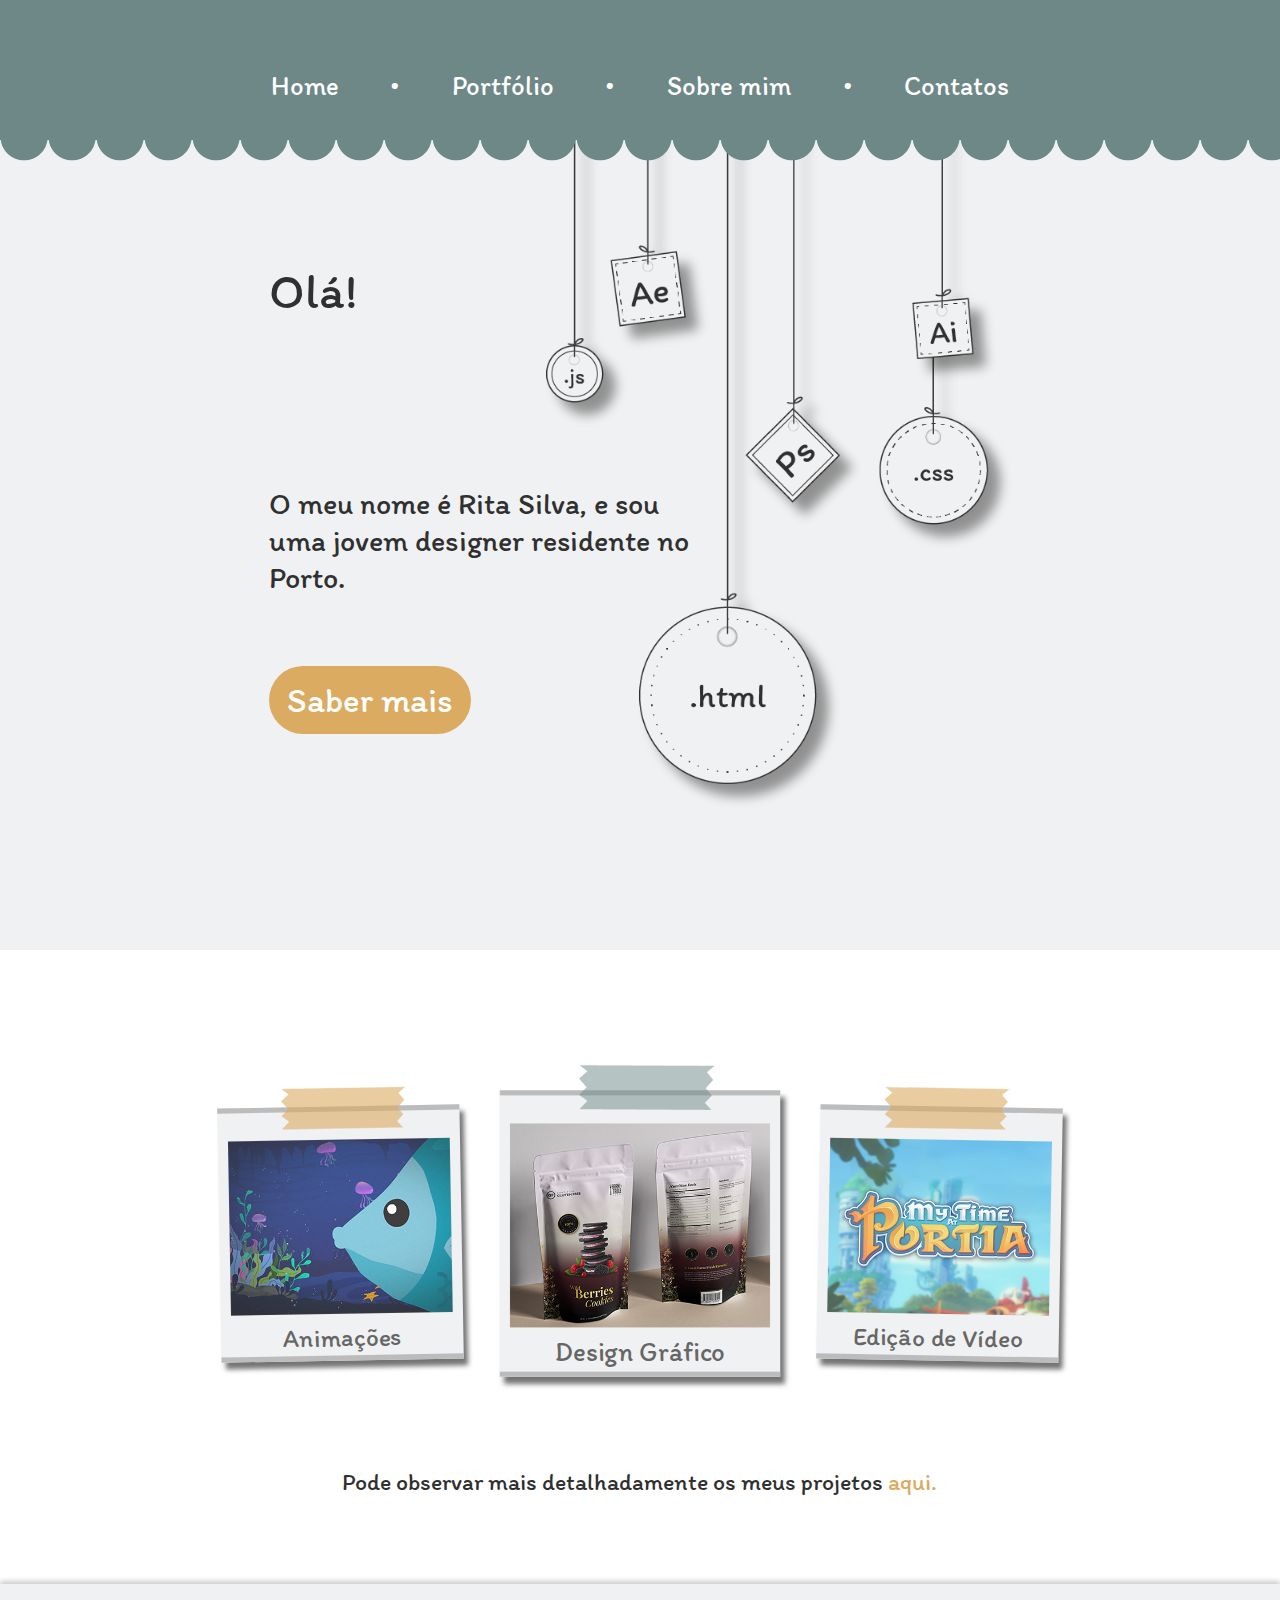
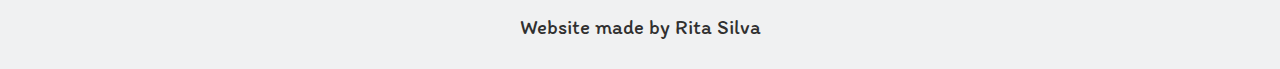
==== index.html @ f12459f5 "Deploy latest changes" ====
<!DOCTYPE html>
<html>
<head>
	<title>Rita Silva - Portfolio</title>
	<link rel="stylesheet" type="text/css" href="style.css">
</head>

<body>

	<div class="header">
		<div class="header-wrapper">
			<ul>
				<li><a href="index.html">Home</a></li>
				<li>•</li>
				<li><a href="portfolio.html">Portfólio</a></li>
				<li>•</li>
				<li><a href="about.html">Sobre mim</a></li>
				<li>•</li>
				<li><a href="contacts.html">Contatos</a></li>
			</ul>
		</div>
		<div class="bolas"></div>
	</div>

	<div class="intro">
		<div class="etiquetas-wrapper">
			<div id="container">
				<div id="animate"><h1>Olá!</h1></div>
			</div>
			<div class="intro-wrapper">
				<p>O meu nome é Rita Silva, e sou <br> uma jovem designer residente no Porto.</p>
				<button onclick="window.open('about.html','_blank')">Saber mais</button>
			</div>
			<img id="etiqueta1" src="imagens/etiqueta1.png">
			<img id="etiqueta2" src="imagens/etiqueta2.png">
			<img id="etiqueta3" src="imagens/etiqueta3.png">
			<img id="etiqueta4" src="imagens/etiqueta4.png">
			<img id="etiqueta6" src="imagens/etiqueta6.png">
			<img id="etiqueta5" src="imagens/etiqueta5.png">
		</div>
	</div>

	<div class="index-categorias">
		<div class="posts-text">
			<div class="posts">
				<div class="post1" onclick="portfolioTab()">
					<div class="fita post1-fita"><img src="imagens/fita-amarela.png"></div>
					<div class="post-img"><img src="imagens/post1-img.png"></div>
					<span class="posts-categorias">Animações</span>
				</div>
				<div class="post2" onclick="portfolioTab()">
					<div class="fita post2-fita"><img src="imagens/fita-azul.png"></div>
					<div class="post-img-alt"><img src="imagens/post2-img.png"></div>
					<span class="posts-categorias-alt">Design Gráfico</span>
				</div>
				<div class="post3" onclick="portfolioTab()">
					<div class="fita post3-fita"><img src="imagens/fita-amarela.png"></div>
					<div class="post-img"><img src="imagens/post3-img.png"></div>
					<span class="posts-categorias">Edição de Vídeo</span>
				</div>
			</div>
			<p class="p-categorias">Pode observar mais detalhadamente os meus projetos&nbsp;
				<a class="p-link" href="portfolio.html" target="_blank">aqui.</a>
			</p>
		</div>
	</div>

	<div class="footer">
		<p>Website made by Rita Silva</p>
	</div>
	
	<script src="script.js" type="text/javascript"></script>
	<script type="text/javascript">window.onload=myMove</script>

</body>

</html>
---- style.css ----
@import url('https://fonts.googleapis.com/css2?family=Itim&display=swap');
@import url('https://fonts.googleapis.com/css2?family=Josefin+Slab:wght@400;600;700&display=swap');

body{
	margin: 0;
	padding: 0;
}


/* nav bar*/

div.header{
	box-sizing: border-box;
	margin: 0;
	padding: 0;
	height: 15.5vh;
	/*background-color: lightyellow;*/
	background-color: #6D8886;
	position: sticky;
	top: 0;
	z-index: 1;
}

.header-wrapper{
	box-sizing: border-box;
	margin: 0 auto;
	padding: 0;
	width: 58%;
	height: 100%;
}


.header ul{
	padding: 0;
	margin: 0;
	display: flex;
  	justify-content: space-between;
  	position: relative;
  	top: 50%;
  	z-index: 2;

}

.header ul li{
	display: block;
	font-family: 'Itim', cursive;
	color: white;
	/*font-size: 35px;*/
	font-size: calc(14px + (30.9 - 14) * ((100vw - 300px) / (1600 - 300)));
}

.header a:link {
	padding: 2px;
	cursor: pointer;
	text-decoration: none;
	color: white;
}

.header a:visited {
	color: white;
}

.header a:hover {
	text-decoration: underline;
	color: white;
}

div.bolas{
	background: url(imagens/bolas.png) repeat;
	height: 48px;
	position: relative;
	top: -27px;
	z-index: 1;
}


/*introdução*/

.intro{
	box-sizing: border-box;
	height: 90vh;
	background-color: #F0F1F2;
}

.etiquetas-wrapper{
	box-sizing: border-box;
	height: 90vh;
	width: 58%;
	position: absolute;
	left: 21%;
}

.etiquetas-wrapper h1{
	font-family: 'Itim', cursive;
	font-weight: normal;
	font-size: calc(14px + (60.5 - 14) * ((100vw - 300px) / (1600 - 300)));
	color: #303030;
	margin-top: 0;
	margin-bottom: 1px;
}

#container{
	position: relative;
	top: -7vh;
	height: 407px;
	width: 200px;
}

#animate{
	position: absolute;
}

.intro-wrapper{
	box-sizing: border-box;
	padding: 0;
	width: 58%;
	text-align: left;
	position: absolute;
	top: 35vh;
}



/*.intro-wrapper{
	box-sizing: border-box;
	padding: 0;
	width: 58%;
	text-align: left;
	position: absolute;
	top: 30vh;
}*/



/*.intro-wrapper h1{
	font-family: 'Itim', cursive;
	font-weight: normal;
	font-size: 72px;
	color: #303030;
	margin-top: 0;
	margin-bottom: 1px;
}*/

.intro-wrapper p{
	font-family: 'Itim', cursive;
	font-size: 30px;
	color: #303030;
}

.intro-wrapper button{
	display: block;
	font-family: 'Itim', cursive;
	font-weight: normal;
	font-size: 35px;
	color: white;
	background-color: #DBAB61;
	border: none;
	border-radius: 35px;
	padding: 13px 18px;
	margin-top: 70px;
}

#etiqueta1{
	position: absolute;
	right: 49.5%;
	top: -6vh;
	transform: scale(0.8,0.8);

}

#etiqueta2{
	position: absolute;
	right: 38%;
	top: -15.5vh;
	transform: scale(0.8,0.8);
}

#etiqueta3{
	position: absolute;
	right: 18.8%;
	top: -10.5vh;
	transform: scale(0.8,0.8);
}

#etiqueta4{
	position: absolute;
	right: 17%;
	top: -10vh;
	transform: scale(0.8,0.8);
}

#etiqueta5{
	position: absolute;
	right: -0.5%;
	top: -10.5vh;
	transform: scale(0.8,0.8);
}

#etiqueta6{
	position: absolute;
	right: -3.2%;
	top: 14.5vh;
	transform: scale(0.8,0.8);
}


/*categorias*/

.index-categorias{
	box-sizing: border-box;
	display: flex;
	justify-content: center;
	/*height: 90vh;*/
	background-color: white;
	padding-top: 9%;
	padding-bottom: 5%;
	/*background-image: url("imagens/papel.png")*/
}

.posts-text{
	/*width: 80%;*/
}

.posts{
	display: flex;
    justify-content: center;
    align-items: center;
    margin-bottom: 65px;
}

.post1, .post3{
	box-sizing: border-box;
	background-color: #F0F1F2;
	/*width: 440px; 
	height: 430px;*/
	padding-bottom: 0.5%;
	padding-left: 1.5%;
	padding-right: 1.5%;
	border-top: 6px solid #BCBCBC;
	border-bottom: 6px solid #BCBCBC;
	box-shadow: 5px 8px 6px rgba(0, 0, 0, 0.55);
}

.post1{
	transform: rotate(-1deg) scale(0.85);
}

.post3{
	transform: rotate(1deg) scale(0.85);
}

.post2{
	box-sizing: border-box;
	background-color: #F0F1F2;
	margin-left: -1%;
	margin-right: -1%;
	/*width: 503px; 
	height: 482px;*/
	padding-bottom: 0.5%;
	padding-left: 1.5%;
	padding-right: 1.5%;
	border-top: 6px solid #BCBCBC;
	border-bottom: 6px solid #BCBCBC;
	box-shadow: 5px 8px 6px rgba(0, 0, 0, 0.55);
	transform: scale(0.85);
}

.post-img{
	display: flex;
	justify-content: center;
	margin-top: 13%;
	/*height: 307px;*/
	opacity: 85%;
}

.post-img-alt{
	display: flex;
	justify-content: center;
	margin-top: 11%;
	/*height: 361px;*/
	opacity: 100%;
}

.post-img img{
	object-fit: contain;
	height: 16vw;
	width: auto;
}

.post-img-alt img{
	object-fit: contain;
	height: 18.8vw;
	width: auto;
}

.posts-categorias{
	font-family: 'Itim', cursive;
	/*font-size: 40px;*/
	font-size: calc(14px + (34.9 - 14) * ((100vw - 300px) / (1600 - 300)));
	color: #666666;
	display: flex;
	justify-content: center;
	margin-top: 10px;
}

.posts-categorias-alt{
	font-family: 'Itim', cursive;
	/*font-size: 43px;*/
	font-size: calc(14px + (37.3 - 14) * ((100vw - 300px) / (1600 - 300)));
	color: #666666;
	display: flex;
	justify-content: center;
	margin-top: 10px;
}

.post1-fita, .post3-fita{
	margin-left: 25%;
	margin-bottom: -20%;
	opacity: 60%;
	transform: translateY(-54%) translateX(-1%);
}

.post2-fita{
	margin-left: 30%;
	margin-bottom: -19%;
	opacity: 50%;
	transform: translateY(-63%) translateX(-5%);
}

.fita img{
	object-fit: contain;
	width: 75%;
	height: auto;
}


.p-categorias{
	font-family: 'Itim', cursive;
	font-size: calc(14px + (27 - 14) * ((100vw - 300px) / (1600 - 300)));
	color: #303030;
	display: flex;
    justify-content: center;
}

.p-link{
	color: #DBAB61;

}

.footer{
	background-color: #F0F1F2;
	box-shadow: 0 -3px 5px rgba(0, 0, 0, 0.20);

}

.footer p{
	font-family: 'Itim', cursive;
	/*font-size: 25px;*/
	font-size: calc(14px + (22.9 - 14) * ((100vw - 300px) / (1600 - 300)));
	color: #303030;
	display: flex;
    justify-content: center;
    padding: 30px;
    margin: 0;
}



/*ABOUT PAGE */

.about{
	padding-top: 6%;
	padding-bottom: 6%;
	display: flex;
	justify-content: center;
}

.about-wrapper{
	box-sizing: border-box;
	width: 80%;
	display: flex;
	align-items: center;
}

.about-group{
	box-sizing: border-box;
	background-color: #F0F1F2;
	border-top: 6px solid #BCBCBC;
	border-bottom: 6px solid #BCBCBC;
	box-shadow: 5px 8px 6px rgba(0, 0, 0, 0.65);
	margin-right: 2.5%;
	margin-left: 4%;
	transform: rotate(-1deg) scale(0.8);
	padding-right: 2.5%;
	padding-left: 2.5%;
}

.about-img{
	display: flex;
	justify-content: center;
	margin-top: 9%;
	margin-bottom: -11%;
	opacity: 85%;
}

.about-img img{
	object-fit: contain;
	width: 100%;
	height: auto;
}

.about-text{
	color: #303030;
	width: 52%;
}

.about-text p{
	font-family: 'Josefin Slab', serif;
	/*font-size: 28px;*/
	font-size: calc(14px + (25 - 14) * ((100vw - 300px) / (1600 - 300)));
}

/*.about-text p{
	font-family: 'Josefin Slab', serif;
	font-size: 28px;
	font-size: calc([minimum size] + ([maximum size] - [minimum size]) * ((100vw - [minimum viewport width]) / ([maximum viewport width] - [minimum viewport width])));
	font-size: calc(14px + (25 - 14) * ((100vw - 300px) / (1600 - 300)));
	line-height: calc(1.3em + (1.5 - 1.2) * ((100vw - 300px)/(1600 - 300)));	
	font-size: 1.45vw;
}*/

.about-text .h1{
	font-family: 'Itim', cursive;
	font-size: calc(14px + (60.5 - 14) * ((100vw - 300px) / (1600 - 300)));
	margin: 0;
}

.about-fita1{
	opacity: 60%;
	transform: translateX(-25%) translateY(-736%) rotate(-30deg);
}

.about-fita2{
	opacity: 60%;
	transform: translateX(75%) translateY(-109%) rotate(-36deg);
}

.about-fita1 img{
	object-fit: contain;
	width: 40.8%;
	height: auto;
}

.about-fita2 img{
	object-fit: contain;
	width: 40.8%;
	height: auto;
}

.about-sep{
	width: 6vw;
	height: 0.209vw;
	background-color: #DAAB62;
}

.skills{
	/*height: 90vh;*/
	padding-top: 8%;
	padding-bottom: 7%;
	background-color: #F0F1F2;
	display: flex;
	justify-content: center;
	align-items: center;
	font-family: 'Itim', cursive;
	font-size: 35px;
	color: #303030;
}

.skills-wrapper{
	box-sizing: border-box;
	/*width: 65%;*/
}

.skills-wrapper .h1{
	font-family: 'Itim', cursive;
	/*font-size: 60px;*/
	font-size: calc(14px + (51 - 14) * ((100vw - 300px) / (1600 - 300)));
	margin: 0;
}

.h1{
	font-family: 'Itim', cursive;
	font-size: calc(14px + (60.5 - 14) * ((100vw - 300px) / (1600 - 300)));
	margin: 0;
}

.skills-sep{
	width: 6.7vw;
	height: 0.261vw;
	background-color: #DAAB62;
	margin-top: 35px;
	margin-bottom: 75px;
}

.skills-grid{
	display: grid;
	grid-template-columns: auto auto;
	grid-row-gap: 20px;
	/*grid-column-gap: 240px;*/
	grid-column-gap: 12.5vw;
}

.individual-grid{
	display: grid;
	/*grid-template-columns: 80px 195px 156px;*/
	grid-template-columns: auto 45% auto;
	align-items: center;
	grid-column-gap: 15px;
}

.individual-grid img{
	object-fit: contain;
	width: 100%;
	height: auto;
}

.individual-grid span{
	object-fit: contain;
	width: 100%;
	height: auto;
	font-size: calc(14px + (31 - 14) * ((100vw - 300px) / (1600 - 300)));
}

.footer-about{
	background-color: white;
	box-shadow: 0 -3px 5px rgba(0, 0, 0, 0.10);
}

/*.individual-grid img{
	transform: scale(0.95);
}*/




/* PORTFOLIO PAGE*/

.description{
	height: 50vh;
	display: flex;
	align-items: center;
	justify-content: center;
}

.description-wrapper{
	box-sizing: border-box;
	width: 80%;
	text-align: center;
}

.description-wrapper .about-sep{
	margin: 0 auto;
}

.projects{
	display: flex;
	justify-content: center;
	align-items: center;
}

.projects-wrapper{
	box-sizing: border-box;
	width: 70%;
	margin-bottom: 80px;
}

.projects-grid{
	display: grid;
	grid-template-columns: auto auto auto;
	grid-row-gap: 20px ;
	grid-column-gap: 20px;
}

.projects-grid img{
	object-fit: contain;
	width: 100%;
	height: auto;
}


/* POPUP */

.popup-group{
	position: sticky;
	bottom: 0;
	z-index: 2;
	height: 100vh;
}

.popup{
	display: flex;
	position: sticky;
	width: 100%;
	z-index: 2;
	background-color: rgba(0,0,0,.7);
	height: 100vh;
	justify-content: center;
	align-items: center;
}

.popup .content{
	position: absolute;
	top: 0;
	width: 80%;
	background-color: white;
	margin-top: 4%;
	margin-bottom: 4%;
	overflow: auto;
}

.projeto img{
	width: 100%;
}

.projeto p{
	text-align: center;
	font-family: 'Josefin Slab', serif;
	font-size: 20px;
	color: #303030;
	margin: 50px;
}

.projeto .video{
	display: flex;
	justify-content: center;
	align-items: center;
	margin: 50px;
}



/* CONTACTS PAGE */

.contacts-group{
	/*height: 65vh;*/
	display: flex;
	justify-content: center;
	padding-top: 9%;
	padding-bottom: 8%;
	background-color: #F0F1F2;
}

.contacts{
	display: flex;
    justify-content: center;
    align-items: center;
    width: 80%;
    /*margin-top: 190px;
    margin-bottom: 65px;*/
}

.contacts img{
	object-fit: contain;
	width: 63%;
	height: auto;
}

/*.contacts span{
	object-fit: contain;
	width: 100%;
	height: auto;
}*/

.contact1, .contact3{
	box-sizing: border-box;
	background-color: #F0F1F2;
	/*width: 440px; 
	height: 430px;*/
	width: 29%;
	height: 88%;
	border-top: 6px solid #BCBCBC;
	border-bottom: 6px solid #BCBCBC;
	box-shadow: 5px 8px 6px rgba(0, 0, 0, 0.55);
	background-image: url("imagens/note.png");
	background-size: 115%;
	padding-bottom: 10%;
}

.contact1{
	transform: rotate(-1deg) scale(0.85);
}

.contact3{
	transform: rotate(1deg) scale(0.85);
}

.contact2{
	box-sizing: border-box;
	background-color: #F0F1F2;
	margin-left: -15px;
	margin-right: -15px;
	/*width: 503px; 
	height: 482px;*/
	width: 33%;
	height: 97%;
	border-top: 6px solid #BCBCBC;
	border-bottom: 6px solid #BCBCBC;
	box-shadow: 5px 8px 6px rgba(0, 0, 0, 0.55);
	transform: scale(0.85);
	background-image: url("imagens/note.png");
	background-size: 100%;
	padding-bottom: 14%;
}

.contacts-header{
	font-family: 'Itim', cursive;
	/*font-size: 40px;*/
	font-size: calc(14px + (34.9 - 14) * ((100vw - 300px) / (1600 - 300)));
	color: #666666;
	display: flex;
	justify-content: center;
	margin-top: 24.7%;
	margin-left: 6%;
}

.contact2 .contacts-header{
	margin-top: 20.6%;
}

.contacts-text{
	font-family: 'Josefin Slab', serif;
	/*font-size: 35px;*/
	font-size: calc(14px + (30.9 - 14) * ((100vw - 300px) / (1600 - 300)));
	color: #666666;
	display: flex;
	justify-content: center;
	margin-top: 14.7%;
	text-align: center;
	margin-left: 6%;
}

.contact2 .contacts-text{
	margin-top: 13%;
}

/*.contacts-header-alt{
	font-family: 'Itim', cursive;
	font-size: 43px;
	color: #666666;
	display: flex;
	justify-content: center;
	margin-top: 10px;
}*/

.contact1-fita{
	margin-left: 30%;
	margin-bottom: -19.5%;
	opacity: 60%;
	transform: translateY(-52%);
}

.contact2-fita{
	margin-left: 30%;
	margin-bottom: -18.5%;
	opacity: 50%;
	transform: translateY(-53%);
}

.contact3-fita{
	margin-left: 30%;
	margin-bottom: -19.5%;
	opacity: 60%;
	transform: translateY(-52%);
}



/* SCROLLING */

.stop-scrolling{
	/*height: 100%;*/
	overflow: hidden;
}

.start-scrolling{
	overflow: auto;
}






a:link{
	text-decoration: none;
}

a:hover{
	text-decoration: underline;
}

button:focus{
	outline: 0;
	/*background-color: #6D8886;*/
}

button:hover{
	background-color: #6D8886;
}
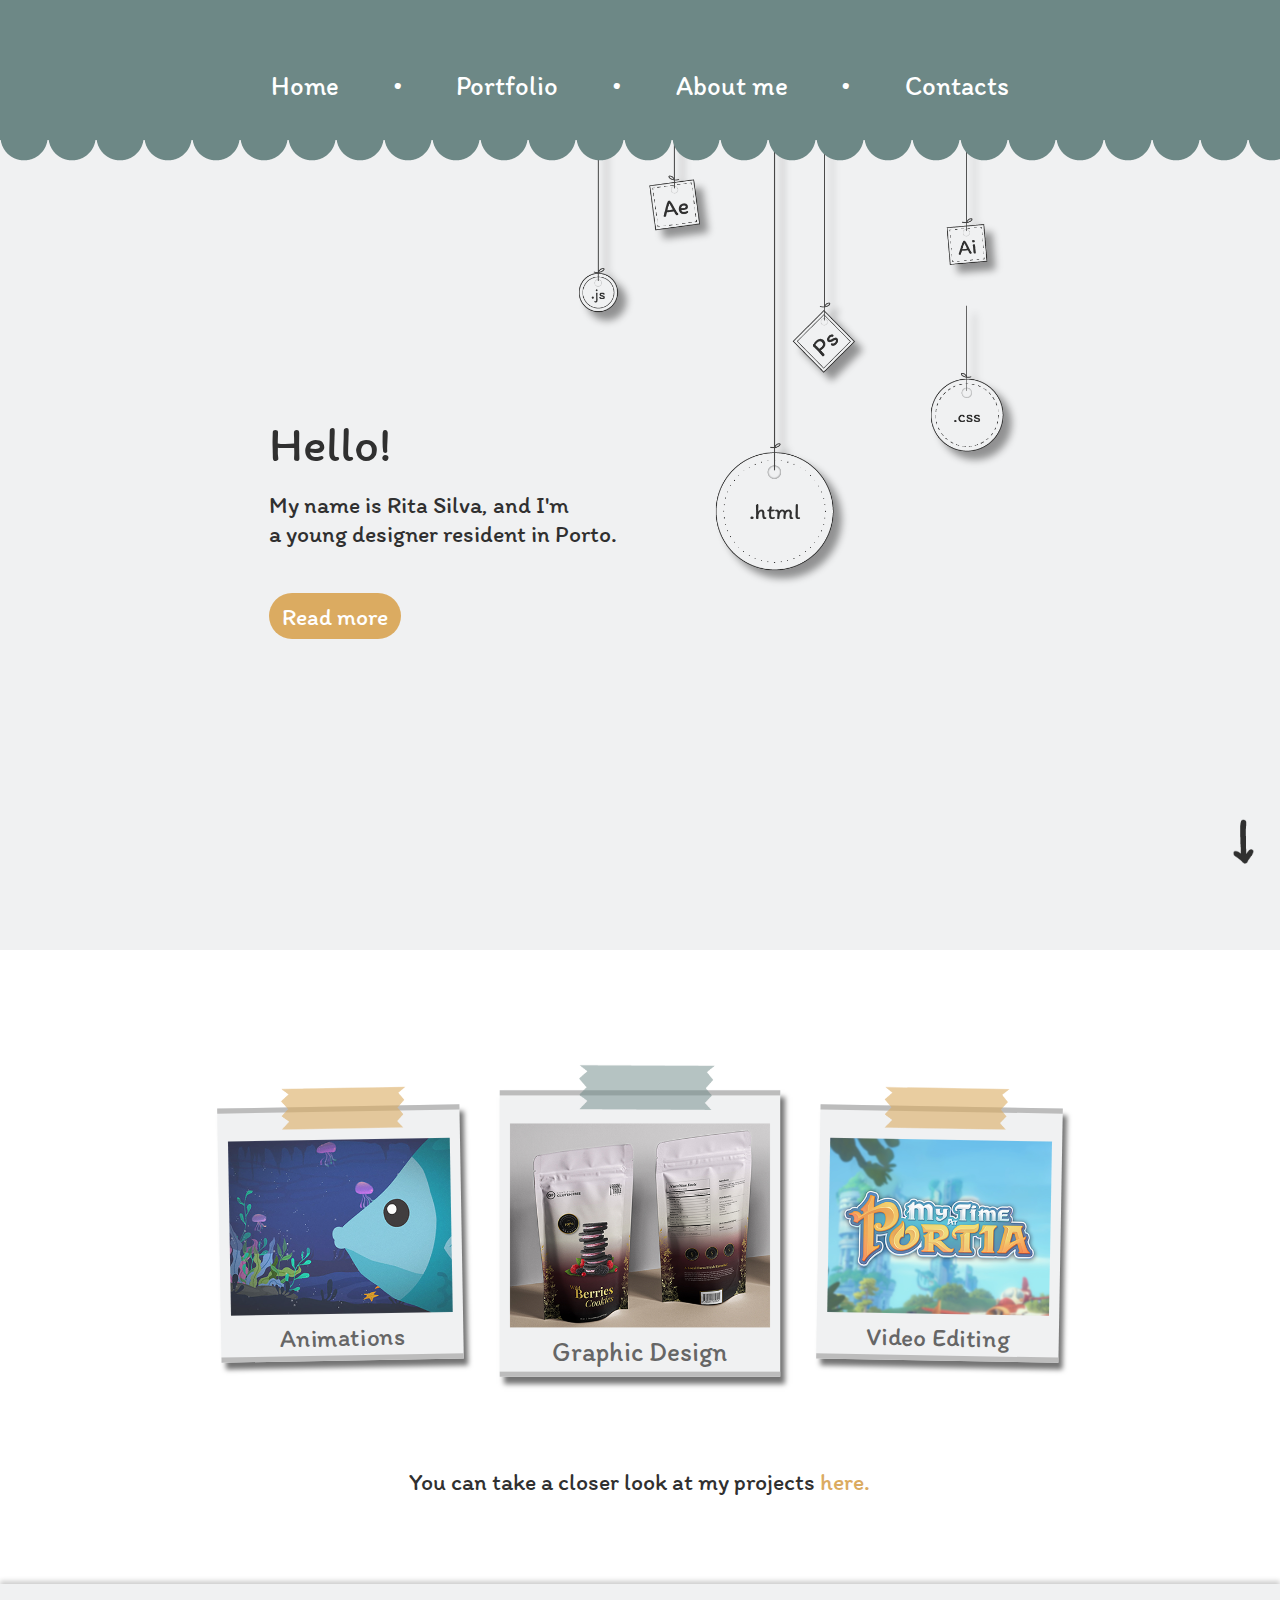
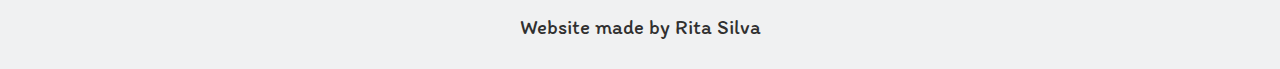
==== commit 833afe67: "Deploy latest changes" ====
--- a/index.html
+++ b/index.html
@@ -12,17 +12,36 @@
 			<ul>
 				<li><a href="index.html">Home</a></li>
 				<li>•</li>
-				<li><a href="portfolio.html">Portfólio</a></li>
+				<li><a href="portfolio.html">Portfolio</a></li>
 				<li>•</li>
-				<li><a href="about.html">Sobre mim</a></li>
+				<li><a href="about.html">About me</a></li>
 				<li>•</li>
-				<li><a href="contacts.html">Contatos</a></li>
+				<li><a href="contacts.html">Contacts</a></li>
 			</ul>
 		</div>
 		<div class="bolas"></div>
 	</div>
 
 	<div class="intro">
+		<div class="arrow"><img src="imagens/arrow.png"></div>
+		<div class="etiquetas-wrapper">
+			<div class="intro-wrapper">
+				<div id="ola"><h1>Hello!</h1></div>
+				<p>My name is Rita Silva, and I'm <br> a young designer resident in Porto.</p>
+				<button onclick="window.open('about.html','_blank')">Read more</button>
+			</div>
+			<img id="etiqueta1" class="etiquetas" src="imagens/etiqueta1.png">
+			<img id="etiqueta2" class="etiquetas-reverse" src="imagens/etiqueta2.png">
+			<img id="etiqueta3" class="etiquetas" src="imagens/etiqueta3.png">
+			<img id="etiqueta4" class="etiquetas-reverse" src="imagens/etiqueta4.png">
+			<img id="etiqueta6" class="etiquetas" src="imagens/etiqueta6.png">
+			<img id="etiqueta5" class="etiquetas-reverse" src="imagens/etiqueta5.png">
+		</div>
+	</div>
+
+
+
+	<!--<div class="intro">
 		<div class="etiquetas-wrapper">
 			<div id="container">
 				<div id="animate"><h1>Olá!</h1></div>
@@ -38,7 +57,7 @@
 			<img id="etiqueta6" src="imagens/etiqueta6.png">
 			<img id="etiqueta5" src="imagens/etiqueta5.png">
 		</div>
-	</div>
+	</div>-->
 
 	<div class="index-categorias">
 		<div class="posts-text">
@@ -46,21 +65,21 @@
 				<div class="post1" onclick="portfolioTab()">
 					<div class="fita post1-fita"><img src="imagens/fita-amarela.png"></div>
 					<div class="post-img"><img src="imagens/post1-img.png"></div>
-					<span class="posts-categorias">Animações</span>
+					<span class="posts-categorias">Animations</span>
 				</div>
 				<div class="post2" onclick="portfolioTab()">
 					<div class="fita post2-fita"><img src="imagens/fita-azul.png"></div>
 					<div class="post-img-alt"><img src="imagens/post2-img.png"></div>
-					<span class="posts-categorias-alt">Design Gráfico</span>
+					<span class="posts-categorias-alt">Graphic Design</span>
 				</div>
 				<div class="post3" onclick="portfolioTab()">
 					<div class="fita post3-fita"><img src="imagens/fita-amarela.png"></div>
 					<div class="post-img"><img src="imagens/post3-img.png"></div>
-					<span class="posts-categorias">Edição de Vídeo</span>
+					<span class="posts-categorias">Video Editing</span>
 				</div>
 			</div>
-			<p class="p-categorias">Pode observar mais detalhadamente os meus projetos&nbsp;
-				<a class="p-link" href="portfolio.html" target="_blank">aqui.</a>
+			<p class="p-categorias">You can take a closer look at my projects&nbsp;
+				<a class="p-link" href="portfolio.html" target="_blank">here.</a>
 			</p>
 		</div>
 	</div>
--- a/style.css
+++ b/style.css
@@ -1,5 +1,6 @@
 @import url('https://fonts.googleapis.com/css2?family=Itim&display=swap');
 @import url('https://fonts.googleapis.com/css2?family=Josefin+Slab:wght@400;600;700&display=swap');
+@import url('https://fonts.googleapis.com/css2?family=Open+Sans&display=swap');
 
 body{
 	margin: 0;
@@ -82,6 +83,19 @@
 	background-color: #F0F1F2;
 }
 
+.intro .arrow{
+	position: absolute;
+	right: 2%;
+	bottom: 4%;
+	height: 5vh;
+}
+
+.arrow img{
+	object-fit: contain;
+	height: 100%;
+	width: auto;
+}
+
 .etiquetas-wrapper{
 	box-sizing: border-box;
 	height: 90vh;
@@ -90,25 +104,45 @@
 	left: 21%;
 }
 
+
+
 .etiquetas-wrapper h1{
+	font-family: 'Itim', cursive;
+	font-weight: normal;
+	font-size: calc(14px + (60.5 - 14) * ((100vw - 300px) / (1600 - 300)));
+	color: #303030;
+	margin: 0;
+}
+
+/* ANIMAÇÃO OLÁ*/
+
+/*#ola {
+	animation-name: ola;
+	animation-duration: 1s;
+	animation-timing-function: ease-in;
+	animation-fill-mode: forwards;
+	position: absolute;
+	top: -45vh;
+}
+
+@keyframes ola {
+	0% {top:-45vh;}
+	70% {top:-7.2vh;}
+	80% {top:-7.8vh;}
+	100%{top:-7.5vh;}
+}*/
+
+
+/*.etiquetas-wrapper h1{
 	font-family: 'Itim', cursive;
 	font-weight: normal;
 	font-size: calc(14px + (60.5 - 14) * ((100vw - 300px) / (1600 - 300)));
 	color: #303030;
 	margin-top: 0;
 	margin-bottom: 1px;
-}
-
-#container{
-	position: relative;
-	top: -7vh;
-	height: 407px;
-	width: 200px;
-}
-
-#animate{
-	position: absolute;
-}
+}*/
+
+
 
 .intro-wrapper{
 	box-sizing: border-box;
@@ -116,8 +150,19 @@
 	width: 58%;
 	text-align: left;
 	position: absolute;
-	top: 35vh;
-}
+	top: 27.5vh;
+	padding-top: 3vh;
+	animation-name: fadein;
+	animation-duration: 2s;
+	animation-delay: 0.5s;
+	animation-fill-mode: both;
+}
+
+@keyframes fadein {
+	from {opacity: 0; padding-top: 3vh;}
+	to {opacity: 1; padding-top: 0;}
+}
+
 
 
 
@@ -143,64 +188,99 @@
 
 .intro-wrapper p{
 	font-family: 'Itim', cursive;
-	font-size: 30px;
+	font-size: calc(14px + (26.9 - 14) * ((100vw - 300px) / (1600 - 300)));
 	color: #303030;
+	margin-top: 17px;
 }
 
 .intro-wrapper button{
 	display: block;
 	font-family: 'Itim', cursive;
 	font-weight: normal;
-	font-size: 35px;
+	font-size: calc(14px + (26.9 - 14) * ((100vw - 300px) / (1600 - 300)));
 	color: white;
 	background-color: #DBAB61;
 	border: none;
 	border-radius: 35px;
-	padding: 13px 18px;
-	margin-top: 70px;
+	/*padding: 13px 18px;*/
+	padding: 2% 3%;
+	margin-top: 10.5%;
+	cursor: pointer;
+	transition: 0.3s;
+}
+
+.etiquetas-wrapper img{
+	object-fit: contain;
+	height: auto;
 }
 
 #etiqueta1{
 	position: absolute;
-	right: 49.5%;
-	top: -6vh;
-	transform: scale(0.8,0.8);
-
-}
+	right: 50.3%;
+	top: -2vh;
+	width: 8.5%;
+}
+
+
+
+.etiquetas-reverse:hover{
+	animation-name: rotate;
+	animation-duration: 2s;
+	animation-iteration-count: 1;
+	animation-timing-function: ease;
+	animation-direction: reverse;
+}
+
+.etiquetas:hover{
+	animation-name: rotate;
+	animation-duration: 2s;
+	animation-iteration-count: 1;
+	animation-timing-function: ease;
+}
+
+@keyframes rotate{
+	0% {transform: rotate(0); transform-origin: top center;}
+	25% {transform: rotate(3deg); transform-origin: top center;}
+	75% {transform: rotate(-3deg); transform-origin: top center;}
+	100% {transform: rotate(0deg); transform-origin: top center;}
+}
+
+
+
 
 #etiqueta2{
 	position: absolute;
-	right: 38%;
-	top: -15.5vh;
-	transform: scale(0.8,0.8);
+	right: 39.2%;
+	top: -11.5vh;
+	width: 10%;
 }
 
 #etiqueta3{
 	position: absolute;
-	right: 18.8%;
-	top: -10.5vh;
-	transform: scale(0.8,0.8);
+	right: 21.3%;
+	top: -0.5vh;
+	width: 19%;
 }
 
 #etiqueta4{
 	position: absolute;
-	right: 17%;
-	top: -10vh;
-	transform: scale(0.8,0.8);
+	right: 18.5%;
+	top: -3.5vh;
+	width: 11.5%;
 }
 
 #etiqueta5{
 	position: absolute;
-	right: -0.5%;
-	top: -10.5vh;
-	transform: scale(0.8,0.8);
+	right: 0.6%;
+	top: -6.5vh;
+	width: 8.6%;
 }
 
 #etiqueta6{
 	position: absolute;
-	right: -3.2%;
-	top: 14.5vh;
-	transform: scale(0.8,0.8);
+	right: -1.6%;
+	top: 18vh;
+	width: 13%;
 }
 
 
@@ -239,6 +319,7 @@
 	border-top: 6px solid #BCBCBC;
 	border-bottom: 6px solid #BCBCBC;
 	box-shadow: 5px 8px 6px rgba(0, 0, 0, 0.55);
+	cursor: pointer;
 }
 
 .post1{
@@ -263,6 +344,7 @@
 	border-bottom: 6px solid #BCBCBC;
 	box-shadow: 5px 8px 6px rgba(0, 0, 0, 0.55);
 	transform: scale(0.85);
+	cursor: pointer;
 }
 
 .post-img{
@@ -369,8 +451,11 @@
 /*ABOUT PAGE */
 
 .about{
-	padding-top: 6%;
-	padding-bottom: 6%;
+	/*padding-top: 6%;
+	padding-bottom: 6%;*/
+	padding-top: 50px;
+	padding-bottom: 50px;
+	height: 80vh;
 	display: flex;
 	justify-content: center;
 }
@@ -546,10 +631,11 @@
 /* PORTFOLIO PAGE*/
 
 .description{
-	height: 50vh;
 	display: flex;
 	align-items: center;
 	justify-content: center;
+	padding-top: 8%;
+	padding-bottom: 4%;
 }
 
 .description-wrapper{
@@ -571,7 +657,7 @@
 .projects-wrapper{
 	box-sizing: border-box;
 	width: 70%;
-	margin-bottom: 80px;
+	margin-bottom: 7%;
 }
 
 .projects-grid{
@@ -585,6 +671,54 @@
 	object-fit: contain;
 	width: 100%;
 	height: auto;
+	cursor: pointer;
+}
+
+.projects-images:hover {
+	opacity: 0.05;
+	transition: opacity 0.25s;
+}
+
+.img-hover{
+	display: flex;
+	justify-content: center;
+	align-items: center;
+}
+
+.img-hover span{
+	display: none;
+}
+
+.img-hover-text{
+	position: absolute;
+	display: grid;
+	text-align: center;
+}
+
+.img-hover-title{
+	font-family: 'Itim', cursive;
+	font-size: calc(14px + (32.5 - 14) * ((100vw - 300px) / (1600 - 300)));
+	color: white;
+	margin-bottom: 2%;
+}
+
+.img-hover-description{
+	font-family: 'Open Sans', sans-serif;
+	font-size: calc(14px + (19.5 - 14) * ((100vw - 300px) / (1600 - 300)));
+	color: white;
+	font-variant: small-caps;
+}
+
+.img-hover:hover{
+	background-color: #DAAB62;
+	/*background-color: rgba(218,171,98,1);*/
+	opacity: 1;
+	transition: opacity 0.25s;
+}
+
+
+.img-hover:hover span{
+	display: block;
 }
 
 
@@ -606,6 +740,7 @@
 	height: 100vh;
 	justify-content: center;
 	align-items: center;
+	cursor: zoom-out;
 }
 
 .popup .content{
@@ -616,6 +751,7 @@
 	margin-top: 4%;
 	margin-bottom: 4%;
 	overflow: auto;
+	cursor: auto;
 }
 
 .projeto img{
@@ -625,9 +761,9 @@
 .projeto p{
 	text-align: center;
 	font-family: 'Josefin Slab', serif;
-	font-size: 20px;
+	font-size: calc(14px + (18.9 - 14) * ((100vw - 300px) / (1600 - 300)));
 	color: #303030;
-	margin: 50px;
+	margin: 3.5% 15%;
 }
 
 .projeto .video{
@@ -684,6 +820,7 @@
 	background-image: url("imagens/note.png");
 	background-size: 115%;
 	padding-bottom: 10%;
+	cursor: pointer;
 }
 
 .contact1{
@@ -710,6 +847,7 @@
 	background-image: url("imagens/note.png");
 	background-size: 100%;
 	padding-bottom: 14%;
+	cursor: pointer;
 }
 
 .contacts-header{
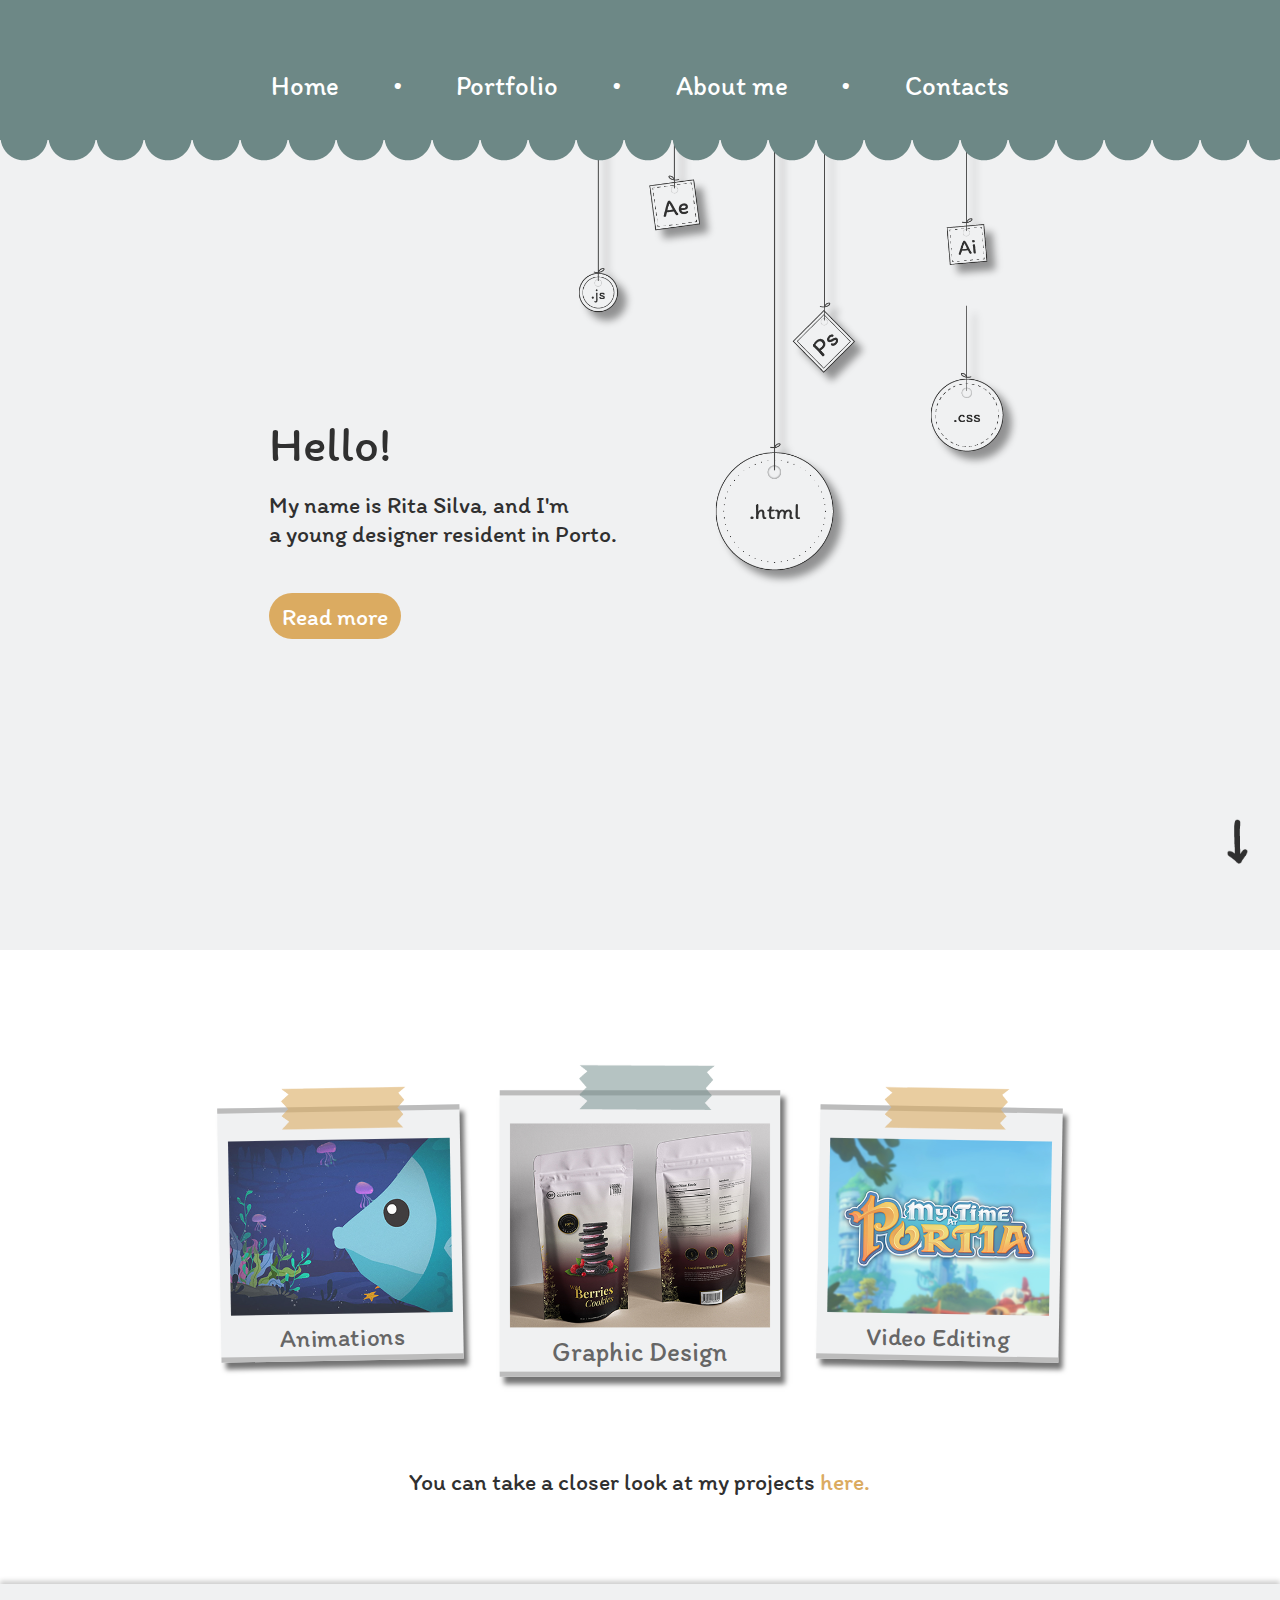
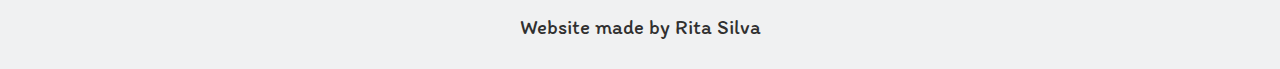
==== commit 9c4eb584: "Deploy latest changes" ====
--- a/index.html
+++ b/index.html
@@ -23,7 +23,9 @@
 	</div>
 
 	<div class="intro">
-		<div class="arrow"><img src="imagens/arrow.png"></div>
+		<div class="arrow">
+			<a href="#index-anchor"><img src="imagens/arrow.png"></a>
+		</div>
 		<div class="etiquetas-wrapper">
 			<div class="intro-wrapper">
 				<div id="ola"><h1>Hello!</h1></div>
@@ -60,6 +62,7 @@
 	</div>-->
 
 	<div class="index-categorias">
+		<div id="index-anchor"></div>
 		<div class="posts-text">
 			<div class="posts">
 				<div class="post1" onclick="portfolioTab()">
--- a/style.css
+++ b/style.css
@@ -83,11 +83,27 @@
 	background-color: #F0F1F2;
 }
 
-.intro .arrow{
-	position: absolute;
-	right: 2%;
+.arrow {
+	position: absolute;
+	right: 2.5%;
 	bottom: 4%;
 	height: 5vh;
+	animation-name: bounce;
+	animation-duration: 2s;
+	animation-iteration-count: infinite;
+	animation-delay: 2.5s;
+}
+
+@keyframes bounce {
+  0%, 20%, 50%, 80%, 100% {
+    transform: translateY(0);
+  }
+  40% {
+    transform: translateY(-30px);
+  }
+  60% {
+    transform: translateY(-15px);
+  }
 }
 
 .arrow img{
@@ -295,6 +311,14 @@
 	padding-top: 9%;
 	padding-bottom: 5%;
 	/*background-image: url("imagens/papel.png")*/
+}
+
+#index-anchor{
+	width: 10px;
+	height: 3px;
+	background-color: #F0F1F2;
+	position: absolute;
+	transform: translateY(-30vh);
 }
 
 .posts-text{
@@ -347,6 +371,18 @@
 	cursor: pointer;
 }
 
+.post1:hover{
+	transform: rotate(-1.5deg) scale(0.88);
+}
+
+.post2:hover{
+	transform: rotate(0deg) scale(0.88);
+}
+
+.post3:hover{
+	transform: rotate(1.5deg) scale(0.88);
+}
+
 .post-img{
 	display: flex;
 	justify-content: center;
@@ -559,6 +595,14 @@
 	font-family: 'Itim', cursive;
 	font-size: 35px;
 	color: #303030;
+}
+
+#about-anchor{
+	width: 10px;
+	height: 3px;
+	background-color: white;
+	position: absolute;
+	transform: translateY(-60.5vh);
 }
 
 .skills-wrapper{
@@ -850,6 +894,18 @@
 	cursor: pointer;
 }
 
+.contact1:hover{
+	transform: rotate(-1.5deg) scale(0.88);
+}
+
+.contact2:hover{
+	transform: rotate(0deg) scale(0.88);
+}
+
+.contact3:hover{
+	transform: rotate(1.5deg) scale(0.88);
+}
+
 .contacts-header{
 	font-family: 'Itim', cursive;
 	/*font-size: 40px;*/
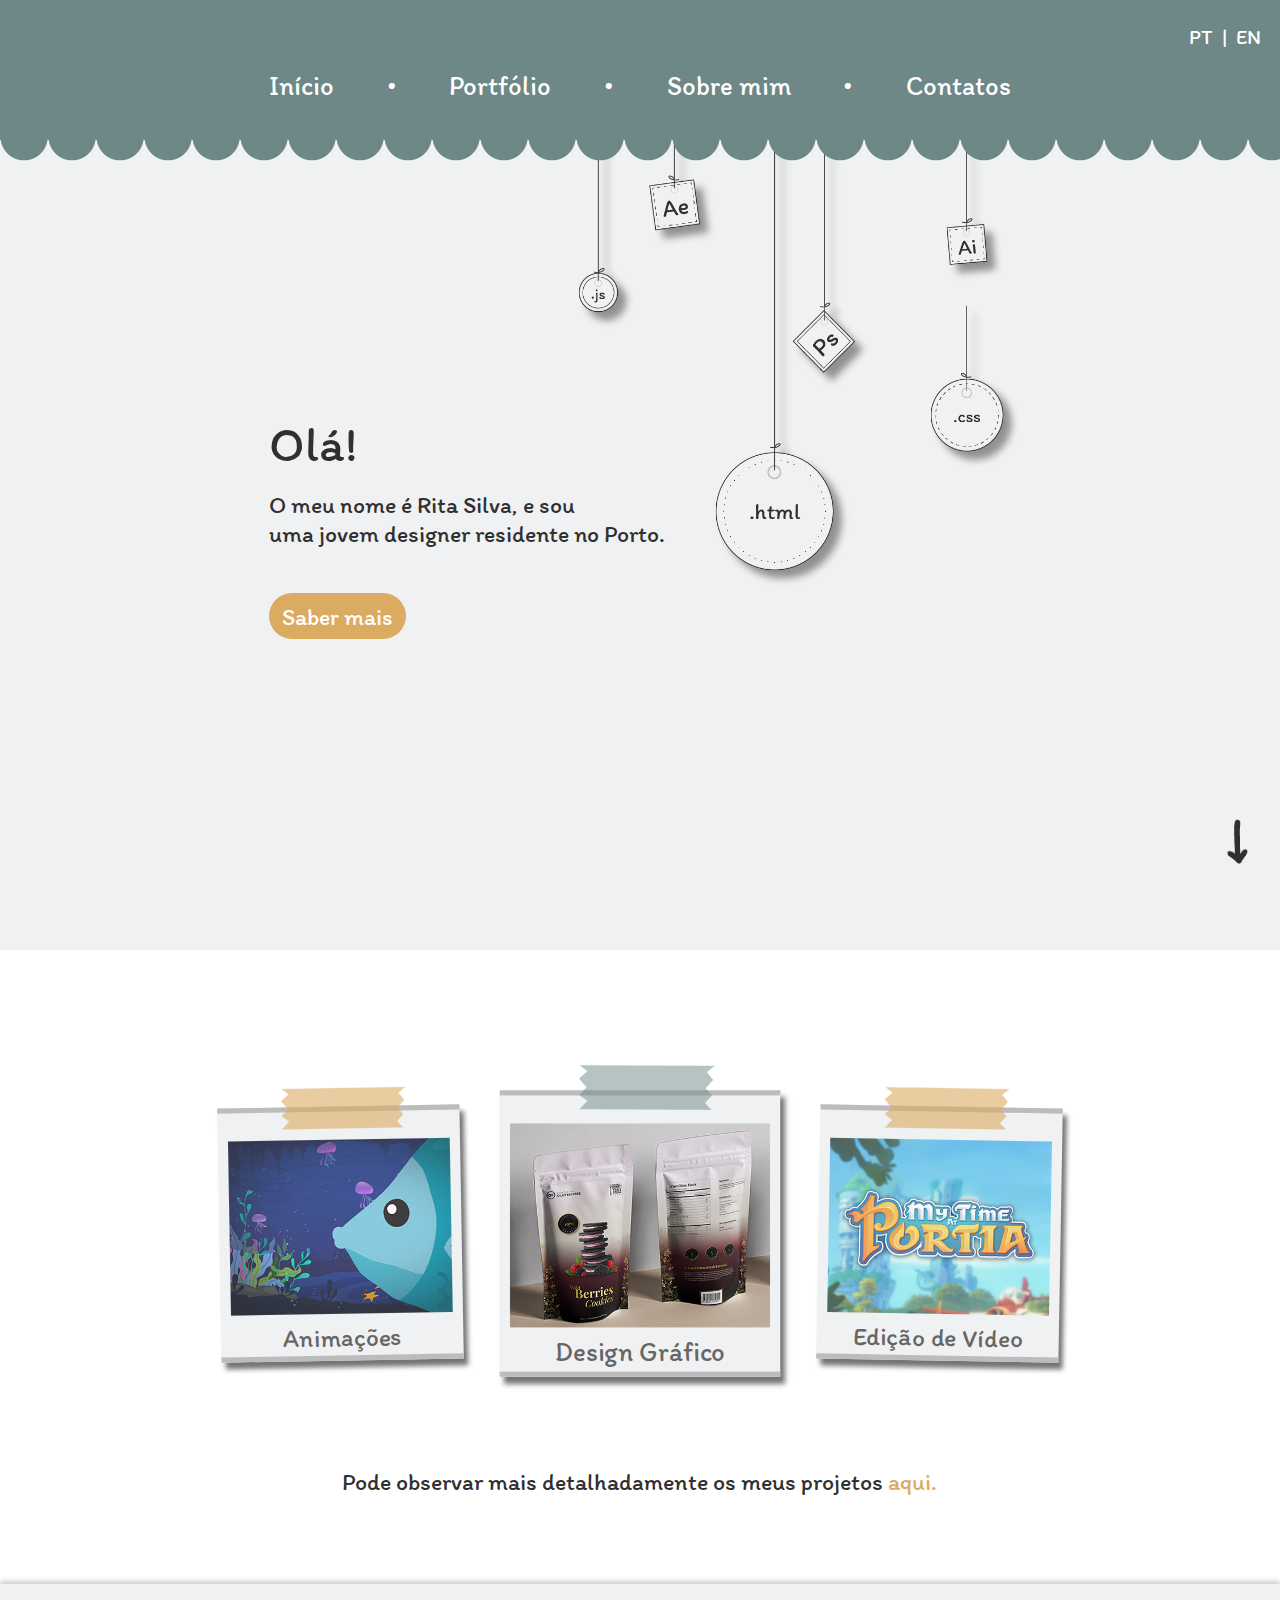
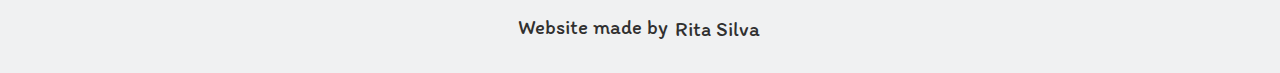
==== commit 222e0c56: "Deploy latest changes" ====
--- a/index.html
+++ b/index.html
@@ -3,20 +3,26 @@
 <head>
 	<title>Rita Silva - Portfolio</title>
 	<link rel="stylesheet" type="text/css" href="style.css">
+	<link rel="icon" href="imagens/favicon.jpg">
 </head>
 
 <body>
 
 	<div class="header">
+		<div class="lang-selector">
+			<span class="lang-pt" onclick="changeToPT()">PT</span>
+			<span class="lang-sep">|</span>
+			<span class="lang-en" onclick="changeToEN()">EN</span>
+		</div>
 		<div class="header-wrapper">
 			<ul>
-				<li><a href="index.html">Home</a></li>
+				<li><a onclick="changeToPage('index');" id="home-header-index"></a></li>
 				<li>•</li>
-				<li><a href="portfolio.html">Portfolio</a></li>
+				<li><a onclick="changeToPage('portfolio');" id="portfolio-header-index"></a></li>
 				<li>•</li>
-				<li><a href="about.html">About me</a></li>
+				<li><a onclick="changeToPage('about');" id="aboutme-header-index"></a></li>
 				<li>•</li>
-				<li><a href="contacts.html">Contacts</a></li>
+				<li><a onclick="changeToPage('contacts');" id="contacts-header-index"></a></li>
 			</ul>
 		</div>
 		<div class="bolas"></div>
@@ -28,71 +34,49 @@
 		</div>
 		<div class="etiquetas-wrapper">
 			<div class="intro-wrapper">
-				<div id="ola"><h1>Hello!</h1></div>
-				<p>My name is Rita Silva, and I'm <br> a young designer resident in Porto.</p>
-				<button onclick="window.open('about.html','_blank')">Read more</button>
+				<div><h1 id="hello"></h1></div>
+				<p id="intro-text"></p>
+				<button onclick="changeToPage('about');" id="intro-button"></button>
 			</div>
-			<img id="etiqueta1" class="etiquetas" src="imagens/etiqueta1.png">
-			<img id="etiqueta2" class="etiquetas-reverse" src="imagens/etiqueta2.png">
-			<img id="etiqueta3" class="etiquetas" src="imagens/etiqueta3.png">
-			<img id="etiqueta4" class="etiquetas-reverse" src="imagens/etiqueta4.png">
-			<img id="etiqueta6" class="etiquetas" src="imagens/etiqueta6.png">
-			<img id="etiqueta5" class="etiquetas-reverse" src="imagens/etiqueta5.png">
+			<img id="etiqueta1" onmouseover="animateTag(event);" class="etiquetas" src="imagens/etiqueta1.png">
+			<img id="etiqueta2" onmouseover="animateTag(event);" class="etiquetas-reverse" src="imagens/etiqueta2.png">
+			<img id="etiqueta3" onmouseover="animateTag(event);" class="etiquetas" src="imagens/etiqueta3.png">
+			<img id="etiqueta4" onmouseover="animateTag(event);" class="etiquetas-reverse" src="imagens/etiqueta4.png">
+			<img id="etiqueta6" onmouseover="animateTag(event);" class="etiquetas" src="imagens/etiqueta6.png">
+			<img id="etiqueta5" onmouseover="animateTag(event);" class="etiquetas-less" src="imagens/etiqueta5.png">
 		</div>
 	</div>
-
-
-
-	<!--<div class="intro">
-		<div class="etiquetas-wrapper">
-			<div id="container">
-				<div id="animate"><h1>Olá!</h1></div>
-			</div>
-			<div class="intro-wrapper">
-				<p>O meu nome é Rita Silva, e sou <br> uma jovem designer residente no Porto.</p>
-				<button onclick="window.open('about.html','_blank')">Saber mais</button>
-			</div>
-			<img id="etiqueta1" src="imagens/etiqueta1.png">
-			<img id="etiqueta2" src="imagens/etiqueta2.png">
-			<img id="etiqueta3" src="imagens/etiqueta3.png">
-			<img id="etiqueta4" src="imagens/etiqueta4.png">
-			<img id="etiqueta6" src="imagens/etiqueta6.png">
-			<img id="etiqueta5" src="imagens/etiqueta5.png">
-		</div>
-	</div>-->
 
 	<div class="index-categorias">
 		<div id="index-anchor"></div>
 		<div class="posts-text">
 			<div class="posts">
-				<div class="post1" onclick="portfolioTab()">
+				<div class="post1" onclick="changeToPage('portfolio');">
 					<div class="fita post1-fita"><img src="imagens/fita-amarela.png"></div>
 					<div class="post-img"><img src="imagens/post1-img.png"></div>
-					<span class="posts-categorias">Animations</span>
+					<span class="posts-categorias" id="post1-type">Animations</span>
 				</div>
-				<div class="post2" onclick="portfolioTab()">
+				<div class="post2" onclick="changeToPage('portfolio');">
 					<div class="fita post2-fita"><img src="imagens/fita-azul.png"></div>
 					<div class="post-img-alt"><img src="imagens/post2-img.png"></div>
-					<span class="posts-categorias-alt">Graphic Design</span>
+					<span class="posts-categorias-alt" id="post2-type">Graphic Design</span>
 				</div>
-				<div class="post3" onclick="portfolioTab()">
+				<div class="post3" onclick="changeToPage('portfolio');">
 					<div class="fita post3-fita"><img src="imagens/fita-amarela.png"></div>
 					<div class="post-img"><img src="imagens/post3-img.png"></div>
-					<span class="posts-categorias">Video Editing</span>
+					<span class="posts-categorias" id="post3-type">Video Editing</span>
 				</div>
 			</div>
-			<p class="p-categorias">You can take a closer look at my projects&nbsp;
-				<a class="p-link" href="portfolio.html" target="_blank">here.</a>
-			</p>
+			<p class="p-categorias" id="posts-description"></p>
 		</div>
 	</div>
 
 	<div class="footer">
-		<p>Website made by Rita Silva</p>
+		<p>Website made by&nbsp;<a href="https://www.linkedin.com/in/aritalcas/" target="_blank">Rita Silva</a></p>
 	</div>
-	
+
 	<script src="script.js" type="text/javascript"></script>
-	<script type="text/javascript">window.onload=myMove</script>
+	<script type="text/javascript">window.onload = indexTranslate;</script>
 
 </body>
 
--- a/style.css
+++ b/style.css
@@ -22,6 +22,30 @@
 	z-index: 1;
 }
 
+.lang-selector{
+	position: absolute;
+	font-family: 'Itim', cursive;
+	color: white;
+	font-size: calc(14px + (22.9 - 14) * ((100vw - 300px) / (1600 - 300)));
+	top: 17%;
+	right: 1.8%;
+	display: flex;
+	align-items: center;
+	justify-content: center;
+	width: 5vw;
+}
+
+.lang-sep{
+	font-size: calc(14px + (19.9 - 14) * ((100vw - 300px) / (1600 - 300)));
+	margin: 0 14%;
+}
+
+
+.lang-pt:hover, .lang-en:hover {
+	cursor: pointer;
+	text-decoration: underline;
+}
+
 .header-wrapper{
 	box-sizing: border-box;
 	margin: 0 auto;
@@ -64,6 +88,7 @@
 .header a:hover {
 	text-decoration: underline;
 	color: white;
+	cursor: pointer;
 }
 
 div.bolas{
@@ -129,36 +154,6 @@
 	color: #303030;
 	margin: 0;
 }
-
-/* ANIMAÇÃO OLÁ*/
-
-/*#ola {
-	animation-name: ola;
-	animation-duration: 1s;
-	animation-timing-function: ease-in;
-	animation-fill-mode: forwards;
-	position: absolute;
-	top: -45vh;
-}
-
-@keyframes ola {
-	0% {top:-45vh;}
-	70% {top:-7.2vh;}
-	80% {top:-7.8vh;}
-	100%{top:-7.5vh;}
-}*/
-
-
-/*.etiquetas-wrapper h1{
-	font-family: 'Itim', cursive;
-	font-weight: normal;
-	font-size: calc(14px + (60.5 - 14) * ((100vw - 300px) / (1600 - 300)));
-	color: #303030;
-	margin-top: 0;
-	margin-bottom: 1px;
-}*/
-
-
 
 .intro-wrapper{
 	box-sizing: border-box;
@@ -239,29 +234,45 @@
 
 
 
-.etiquetas-reverse:hover{
+.etiquetas-reverse.animation{
 	animation-name: rotate;
 	animation-duration: 2s;
 	animation-iteration-count: 1;
 	animation-timing-function: ease;
 	animation-direction: reverse;
-}
-
-.etiquetas:hover{
+	animation-fill-mode: both;
+}
+
+.etiquetas.animation{
 	animation-name: rotate;
 	animation-duration: 2s;
 	animation-iteration-count: 1;
 	animation-timing-function: ease;
+	animation-fill-mode: both;
+}
+
+.etiquetas-less.animation{
+	animation-name: rotateless;
+	animation-duration: 2s;
+	animation-iteration-count: 1;
+	animation-timing-function: ease;
+	animation-direction: reverse;
+	animation-fill-mode: both;
 }
 
 @keyframes rotate{
-	0% {transform: rotate(0); transform-origin: top center;}
+	0% {transform: rotate(0deg); transform-origin: top center;}
 	25% {transform: rotate(3deg); transform-origin: top center;}
 	75% {transform: rotate(-3deg); transform-origin: top center;}
+	100% {transform: rotate(-0.1deg); transform-origin: top center;}
+}
+
+@keyframes rotateless{
+	0% {transform: rotate(0); transform-origin: top center;}
+	25% {transform: rotate(1.5deg); transform-origin: top center;}
+	75% {transform: rotate(-1.5deg); transform-origin: top center;}
 	100% {transform: rotate(0deg); transform-origin: top center;}
 }
-
-
 
 
 #etiqueta2{
@@ -335,7 +346,7 @@
 .post1, .post3{
 	box-sizing: border-box;
 	background-color: #F0F1F2;
-	/*width: 440px; 
+	/*width: 440px;
 	height: 430px;*/
 	padding-bottom: 0.5%;
 	padding-left: 1.5%;
@@ -359,7 +370,7 @@
 	background-color: #F0F1F2;
 	margin-left: -1%;
 	margin-right: -1%;
-	/*width: 503px; 
+	/*width: 503px;
 	height: 482px;*/
 	padding-bottom: 0.5%;
 	padding-left: 1.5%;
@@ -482,6 +493,22 @@
     margin: 0;
 }
 
+.footer a:link {
+	padding: 2px;
+	cursor: pointer;
+	text-decoration: none;
+	color: #303030;
+}
+
+.footer a:visited {
+	color: #303030;
+}
+
+.footer a:hover {
+	text-decoration: underline;
+	color: #303030;
+}
+
 
 
 /*ABOUT PAGE */
@@ -546,7 +573,7 @@
 	font-size: 28px;
 	font-size: calc([minimum size] + ([maximum size] - [minimum size]) * ((100vw - [minimum viewport width]) / ([maximum viewport width] - [minimum viewport width])));
 	font-size: calc(14px + (25 - 14) * ((100vw - 300px) / (1600 - 300)));
-	line-height: calc(1.3em + (1.5 - 1.2) * ((100vw - 300px)/(1600 - 300)));	
+	line-height: calc(1.3em + (1.5 - 1.2) * ((100vw - 300px)/(1600 - 300)));
 	font-size: 1.45vw;
 }*/
 
@@ -798,6 +825,21 @@
 	cursor: auto;
 }
 
+.content a:link {
+	cursor: pointer;
+	text-decoration: none;
+	color: #303030;
+}
+
+.content a:visited {
+	color: #303030;
+}
+
+.content a:hover {
+	text-decoration: underline;
+	color: #303030;
+}
+
 .projeto img{
 	width: 100%;
 }
@@ -854,7 +896,7 @@
 .contact1, .contact3{
 	box-sizing: border-box;
 	background-color: #F0F1F2;
-	/*width: 440px; 
+	/*width: 440px;
 	height: 430px;*/
 	width: 29%;
 	height: 88%;
@@ -880,7 +922,7 @@
 	background-color: #F0F1F2;
 	margin-left: -15px;
 	margin-right: -15px;
-	/*width: 503px; 
+	/*width: 503px;
 	height: 482px;*/
 	width: 33%;
 	height: 97%;
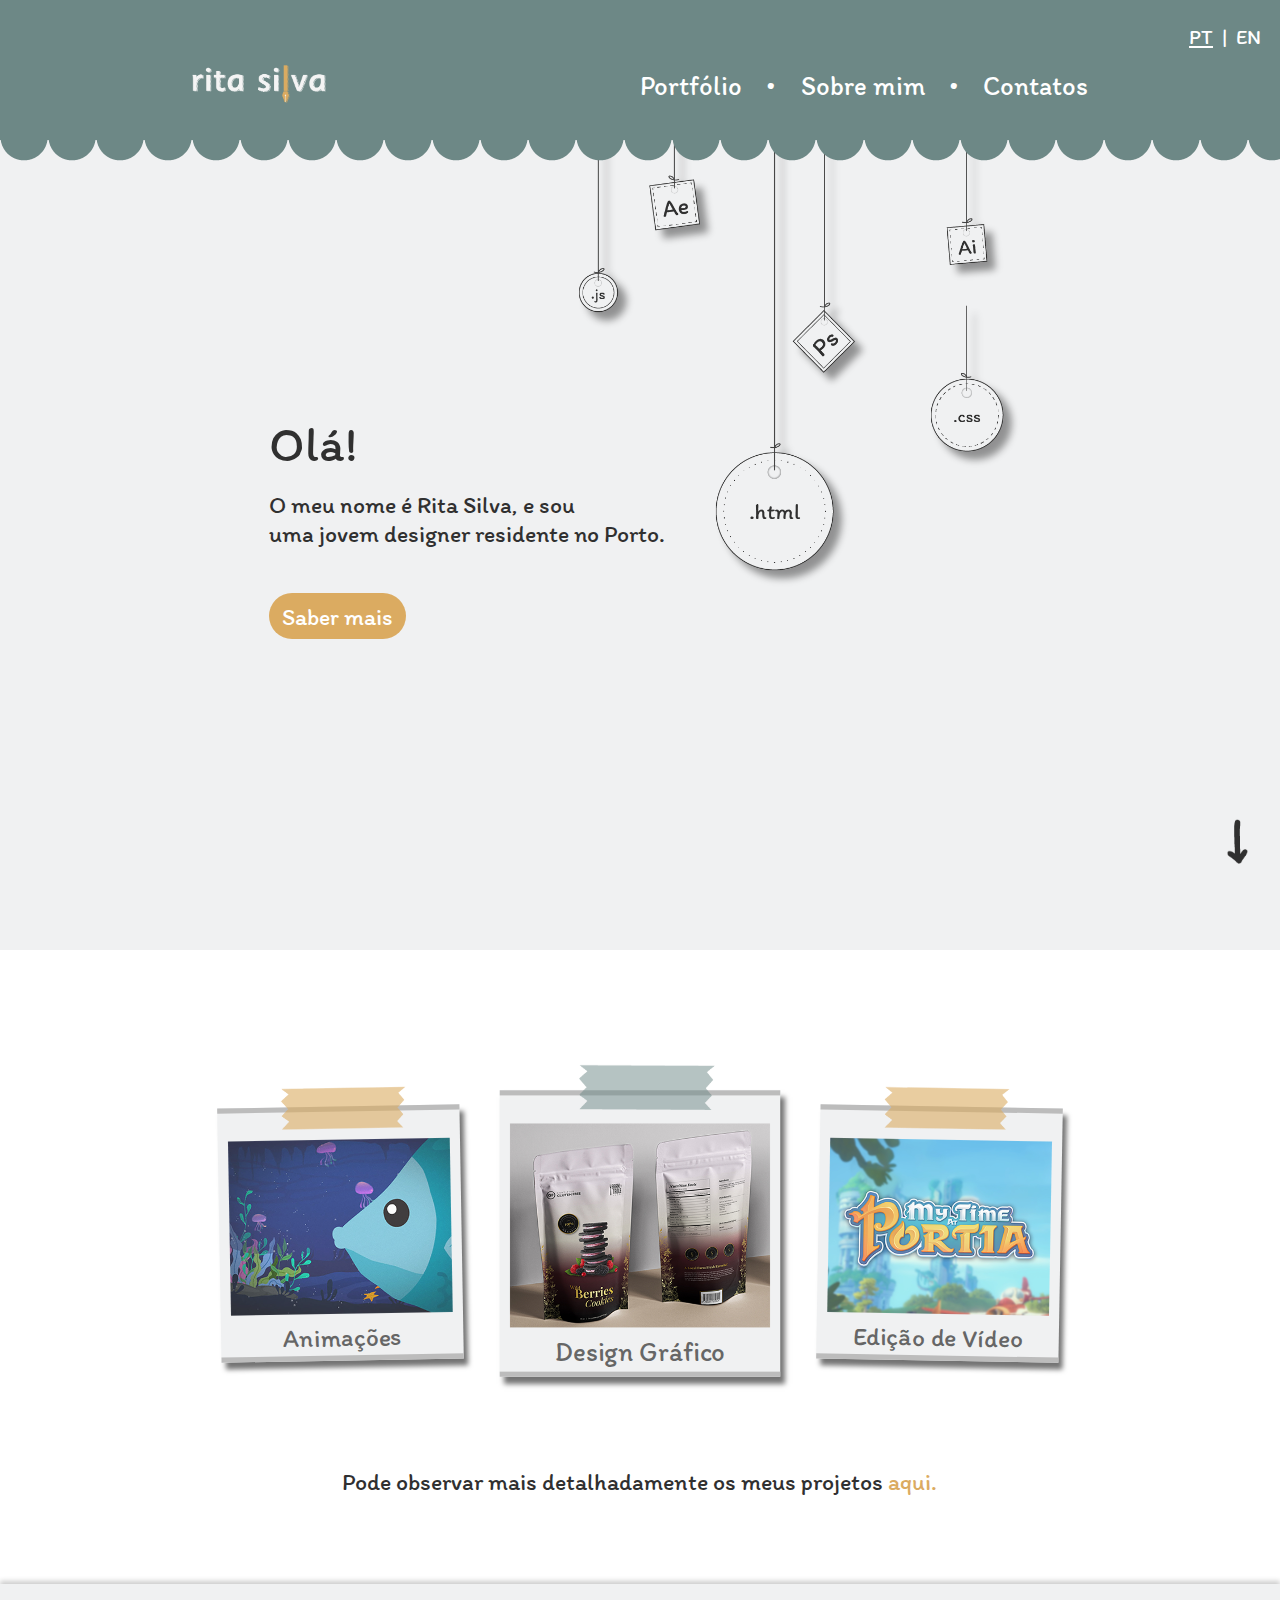
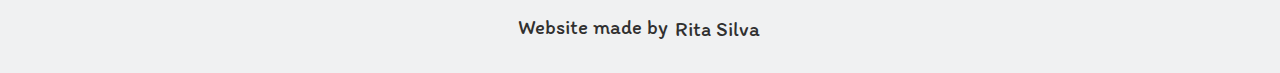
==== commit ba71369b: "Deploy latest changes" ====
--- a/index.html
+++ b/index.html
@@ -3,21 +3,20 @@
 <head>
 	<title>Rita Silva - Portfolio</title>
 	<link rel="stylesheet" type="text/css" href="style.css">
-	<link rel="icon" href="imagens/favicon.jpg">
+	<link rel="icon" href="images/favicon.jpg">
 </head>
 
 <body>
 
 	<div class="header">
 		<div class="lang-selector">
-			<span class="lang-pt" onclick="changeToPT()">PT</span>
+			<span class="lang-pt" id="lang-pt-index" onclick="changeToPT()">PT</span>
 			<span class="lang-sep">|</span>
-			<span class="lang-en" onclick="changeToEN()">EN</span>
+			<span class="lang-en" id="lang-en-index" onclick="changeToEN()">EN</span>
 		</div>
 		<div class="header-wrapper">
+			<div class="home-header" onclick="changeToPage('index');"><img src="images/logo-alt3.png"></div>
 			<ul>
-				<li><a onclick="changeToPage('index');" id="home-header-index"></a></li>
-				<li>•</li>
 				<li><a onclick="changeToPage('portfolio');" id="portfolio-header-index"></a></li>
 				<li>•</li>
 				<li><a onclick="changeToPage('about');" id="aboutme-header-index"></a></li>
@@ -25,49 +24,49 @@
 				<li><a onclick="changeToPage('contacts');" id="contacts-header-index"></a></li>
 			</ul>
 		</div>
-		<div class="bolas"></div>
+		<div class="circles"></div>
 	</div>
 
 	<div class="intro">
 		<div class="arrow">
-			<a href="#index-anchor"><img src="imagens/arrow.png"></a>
+			<a href="#index-anchor"><img src="images/arrow.png"></a>
 		</div>
-		<div class="etiquetas-wrapper">
+		<div class="tags-wrapper">
 			<div class="intro-wrapper">
 				<div><h1 id="hello"></h1></div>
 				<p id="intro-text"></p>
 				<button onclick="changeToPage('about');" id="intro-button"></button>
 			</div>
-			<img id="etiqueta1" onmouseover="animateTag(event);" class="etiquetas" src="imagens/etiqueta1.png">
-			<img id="etiqueta2" onmouseover="animateTag(event);" class="etiquetas-reverse" src="imagens/etiqueta2.png">
-			<img id="etiqueta3" onmouseover="animateTag(event);" class="etiquetas" src="imagens/etiqueta3.png">
-			<img id="etiqueta4" onmouseover="animateTag(event);" class="etiquetas-reverse" src="imagens/etiqueta4.png">
-			<img id="etiqueta6" onmouseover="animateTag(event);" class="etiquetas" src="imagens/etiqueta6.png">
-			<img id="etiqueta5" onmouseover="animateTag(event);" class="etiquetas-less" src="imagens/etiqueta5.png">
+			<img id="tag1" onmouseover="animateTag(event);" class="tags" src="images/tag1.png">
+			<img id="tag2" onmouseover="animateTag(event);" class="tags-reverse" src="images/tag2.png">
+			<img id="tag3" onmouseover="animateTag(event);" class="tags" src="images/tag3.png">
+			<img id="tag4" onmouseover="animateTag(event);" class="tags-reverse" src="images/tag4.png">
+			<img id="tag6" onmouseover="animateTag(event);" class="tags" src="images/tag6.png">
+			<img id="tag5" onmouseover="animateTag(event);" class="tags-less" src="images/tag5.png">
 		</div>
 	</div>
 
-	<div class="index-categorias">
+	<div class="index-categories">
 		<div id="index-anchor"></div>
 		<div class="posts-text">
 			<div class="posts">
 				<div class="post1" onclick="changeToPage('portfolio');">
-					<div class="fita post1-fita"><img src="imagens/fita-amarela.png"></div>
-					<div class="post-img"><img src="imagens/post1-img.png"></div>
-					<span class="posts-categorias" id="post1-type">Animations</span>
+					<div class="tape post1-tape"><img src="images/yellow-tape.png"></div>
+					<div class="post-img"><img src="images/post1-img.png"></div>
+					<span class="posts-categories" id="post1-type">Animations</span>
 				</div>
 				<div class="post2" onclick="changeToPage('portfolio');">
-					<div class="fita post2-fita"><img src="imagens/fita-azul.png"></div>
-					<div class="post-img-alt"><img src="imagens/post2-img.png"></div>
-					<span class="posts-categorias-alt" id="post2-type">Graphic Design</span>
+					<div class="tape post2-tape"><img src="images/blue-tape.png"></div>
+					<div class="post-img-alt"><img src="images/post2-img.png"></div>
+					<span class="posts-categories-alt" id="post2-type">Graphic Design</span>
 				</div>
 				<div class="post3" onclick="changeToPage('portfolio');">
-					<div class="fita post3-fita"><img src="imagens/fita-amarela.png"></div>
-					<div class="post-img"><img src="imagens/post3-img.png"></div>
-					<span class="posts-categorias" id="post3-type">Video Editing</span>
+					<div class="tape post3-tape"><img src="images/yellow-tape.png"></div>
+					<div class="post-img"><img src="images/post3-img.png"></div>
+					<span class="posts-categories" id="post3-type">Video Editing</span>
 				</div>
 			</div>
-			<p class="p-categorias" id="posts-description"></p>
+			<p class="p-categories" id="posts-description"></p>
 		</div>
 	</div>
 
@@ -75,6 +74,7 @@
 		<p>Website made by&nbsp;<a href="https://www.linkedin.com/in/aritalcas/" target="_blank">Rita Silva</a></p>
 	</div>
 
+
 	<script src="script.js" type="text/javascript"></script>
 	<script type="text/javascript">window.onload = indexTranslate;</script>
 
--- a/style.css
+++ b/style.css
@@ -8,14 +8,14 @@
 }
 
 
-/* nav bar*/
-
-div.header{
+
+/* NAV BAR */
+
+.header{
 	box-sizing: border-box;
 	margin: 0;
 	padding: 0;
 	height: 15.5vh;
-	/*background-color: lightyellow;*/
 	background-color: #6D8886;
 	position: sticky;
 	top: 0;
@@ -45,15 +45,34 @@
 	cursor: pointer;
 	text-decoration: underline;
 }
+	
 
 .header-wrapper{
 	box-sizing: border-box;
 	margin: 0 auto;
 	padding: 0;
-	width: 58%;
+	width: 70%;
 	height: 100%;
-}
-
+	display: flex;
+	justify-content: space-between;
+}
+
+.home-header{
+	display: inline-block;
+	width: 10.5vw;
+	margin-top: 7.1vh;
+}
+
+.home-header img{
+	object-fit: contain;
+	width: 100%;
+	height: auto;
+}
+
+.home-header:hover{
+	cursor: pointer;
+	transform: scale(1.05);
+}
 
 .header ul{
 	padding: 0;
@@ -63,14 +82,13 @@
   	position: relative;
   	top: 50%;
   	z-index: 2;
-
+  	width: 50%;
 }
 
 .header ul li{
 	display: block;
 	font-family: 'Itim', cursive;
 	color: white;
-	/*font-size: 35px;*/
 	font-size: calc(14px + (30.9 - 14) * ((100vw - 300px) / (1600 - 300)));
 }
 
@@ -91,8 +109,8 @@
 	cursor: pointer;
 }
 
-div.bolas{
-	background: url(imagens/bolas.png) repeat;
+div.circles{
+	background: url(images/circle.png) repeat;
 	height: 48px;
 	position: relative;
 	top: -27px;
@@ -100,7 +118,8 @@
 }
 
 
-/*introdução*/
+
+/* INTRO */
 
 .intro{
 	box-sizing: border-box;
@@ -137,7 +156,7 @@
 	width: auto;
 }
 
-.etiquetas-wrapper{
+.tags-wrapper{
 	box-sizing: border-box;
 	height: 90vh;
 	width: 58%;
@@ -145,9 +164,7 @@
 	left: 21%;
 }
 
-
-
-.etiquetas-wrapper h1{
+.tags-wrapper h1{
 	font-family: 'Itim', cursive;
 	font-weight: normal;
 	font-size: calc(14px + (60.5 - 14) * ((100vw - 300px) / (1600 - 300)));
@@ -174,29 +191,6 @@
 	to {opacity: 1; padding-top: 0;}
 }
 
-
-
-
-/*.intro-wrapper{
-	box-sizing: border-box;
-	padding: 0;
-	width: 58%;
-	text-align: left;
-	position: absolute;
-	top: 30vh;
-}*/
-
-
-
-/*.intro-wrapper h1{
-	font-family: 'Itim', cursive;
-	font-weight: normal;
-	font-size: 72px;
-	color: #303030;
-	margin-top: 0;
-	margin-bottom: 1px;
-}*/
-
 .intro-wrapper p{
 	font-family: 'Itim', cursive;
 	font-size: calc(14px + (26.9 - 14) * ((100vw - 300px) / (1600 - 300)));
@@ -213,28 +207,18 @@
 	background-color: #DBAB61;
 	border: none;
 	border-radius: 35px;
-	/*padding: 13px 18px;*/
 	padding: 2% 3%;
 	margin-top: 10.5%;
 	cursor: pointer;
 	transition: 0.3s;
 }
 
-.etiquetas-wrapper img{
+.tags-wrapper img{
 	object-fit: contain;
 	height: auto;
 }
 
-#etiqueta1{
-	position: absolute;
-	right: 50.3%;
-	top: -2vh;
-	width: 8.5%;
-}
-
-
-
-.etiquetas-reverse.animation{
+.tags-reverse.animation{
 	animation-name: rotate;
 	animation-duration: 2s;
 	animation-iteration-count: 1;
@@ -243,7 +227,7 @@
 	animation-fill-mode: both;
 }
 
-.etiquetas.animation{
+.tags.animation{
 	animation-name: rotate;
 	animation-duration: 2s;
 	animation-iteration-count: 1;
@@ -251,7 +235,7 @@
 	animation-fill-mode: both;
 }
 
-.etiquetas-less.animation{
+.tags-less.animation{
 	animation-name: rotateless;
 	animation-duration: 2s;
 	animation-iteration-count: 1;
@@ -274,36 +258,42 @@
 	100% {transform: rotate(0deg); transform-origin: top center;}
 }
 
-
-#etiqueta2{
+#tag1{
+	position: absolute;
+	right: 50.3%;
+	top: -2vh;
+	width: 8.5%;
+}
+
+#tag2{
 	position: absolute;
 	right: 39.2%;
 	top: -11.5vh;
 	width: 10%;
 }
 
-#etiqueta3{
+#tag3{
 	position: absolute;
 	right: 21.3%;
 	top: -0.5vh;
 	width: 19%;
 }
 
-#etiqueta4{
+#tag4{
 	position: absolute;
 	right: 18.5%;
 	top: -3.5vh;
 	width: 11.5%;
 }
 
-#etiqueta5{
+#tag5{
 	position: absolute;
 	right: 0.6%;
 	top: -6.5vh;
 	width: 8.6%;
 }
 
-#etiqueta6{
+#tag6{
 	position: absolute;
 	right: -1.6%;
 	top: 18vh;
@@ -311,17 +301,16 @@
 }
 
 
-/*categorias*/
-
-.index-categorias{
-	box-sizing: border-box;
-	display: flex;
-	justify-content: center;
-	/*height: 90vh;*/
+
+/* CATEGORIES */
+
+.index-categories{
+	box-sizing: border-box;
+	display: flex;
+	justify-content: center;
 	background-color: white;
 	padding-top: 9%;
 	padding-bottom: 5%;
-	/*background-image: url("imagens/papel.png")*/
 }
 
 #index-anchor{
@@ -332,10 +321,6 @@
 	transform: translateY(-30vh);
 }
 
-.posts-text{
-	/*width: 80%;*/
-}
-
 .posts{
 	display: flex;
     justify-content: center;
@@ -346,8 +331,6 @@
 .post1, .post3{
 	box-sizing: border-box;
 	background-color: #F0F1F2;
-	/*width: 440px;
-	height: 430px;*/
 	padding-bottom: 0.5%;
 	padding-left: 1.5%;
 	padding-right: 1.5%;
@@ -370,8 +353,6 @@
 	background-color: #F0F1F2;
 	margin-left: -1%;
 	margin-right: -1%;
-	/*width: 503px;
-	height: 482px;*/
 	padding-bottom: 0.5%;
 	padding-left: 1.5%;
 	padding-right: 1.5%;
@@ -398,7 +379,6 @@
 	display: flex;
 	justify-content: center;
 	margin-top: 13%;
-	/*height: 307px;*/
 	opacity: 85%;
 }
 
@@ -406,7 +386,6 @@
 	display: flex;
 	justify-content: center;
 	margin-top: 11%;
-	/*height: 361px;*/
 	opacity: 100%;
 }
 
@@ -422,9 +401,8 @@
 	width: auto;
 }
 
-.posts-categorias{
-	font-family: 'Itim', cursive;
-	/*font-size: 40px;*/
+.posts-categories{
+	font-family: 'Itim', cursive;
 	font-size: calc(14px + (34.9 - 14) * ((100vw - 300px) / (1600 - 300)));
 	color: #666666;
 	display: flex;
@@ -432,9 +410,8 @@
 	margin-top: 10px;
 }
 
-.posts-categorias-alt{
-	font-family: 'Itim', cursive;
-	/*font-size: 43px;*/
+.posts-categories-alt{
+	font-family: 'Itim', cursive;
 	font-size: calc(14px + (37.3 - 14) * ((100vw - 300px) / (1600 - 300)));
 	color: #666666;
 	display: flex;
@@ -442,28 +419,27 @@
 	margin-top: 10px;
 }
 
-.post1-fita, .post3-fita{
+.post1-tape, .post3-tape{
 	margin-left: 25%;
 	margin-bottom: -20%;
 	opacity: 60%;
 	transform: translateY(-54%) translateX(-1%);
 }
 
-.post2-fita{
+.post2-tape{
 	margin-left: 30%;
 	margin-bottom: -19%;
 	opacity: 50%;
 	transform: translateY(-63%) translateX(-5%);
 }
 
-.fita img{
+.tape img{
 	object-fit: contain;
 	width: 75%;
 	height: auto;
 }
 
-
-.p-categorias{
+.p-categories{
 	font-family: 'Itim', cursive;
 	font-size: calc(14px + (27 - 14) * ((100vw - 300px) / (1600 - 300)));
 	color: #303030;
@@ -473,18 +449,16 @@
 
 .p-link{
 	color: #DBAB61;
-
+	cursor: pointer;
 }
 
 .footer{
 	background-color: #F0F1F2;
 	box-shadow: 0 -3px 5px rgba(0, 0, 0, 0.20);
-
 }
 
 .footer p{
 	font-family: 'Itim', cursive;
-	/*font-size: 25px;*/
 	font-size: calc(14px + (22.9 - 14) * ((100vw - 300px) / (1600 - 300)));
 	color: #303030;
 	display: flex;
@@ -564,18 +538,8 @@
 
 .about-text p{
 	font-family: 'Josefin Slab', serif;
-	/*font-size: 28px;*/
 	font-size: calc(14px + (25 - 14) * ((100vw - 300px) / (1600 - 300)));
 }
-
-/*.about-text p{
-	font-family: 'Josefin Slab', serif;
-	font-size: 28px;
-	font-size: calc([minimum size] + ([maximum size] - [minimum size]) * ((100vw - [minimum viewport width]) / ([maximum viewport width] - [minimum viewport width])));
-	font-size: calc(14px + (25 - 14) * ((100vw - 300px) / (1600 - 300)));
-	line-height: calc(1.3em + (1.5 - 1.2) * ((100vw - 300px)/(1600 - 300)));
-	font-size: 1.45vw;
-}*/
 
 .about-text .h1{
 	font-family: 'Itim', cursive;
@@ -583,23 +547,23 @@
 	margin: 0;
 }
 
-.about-fita1{
+.about-tape1{
 	opacity: 60%;
 	transform: translateX(-25%) translateY(-736%) rotate(-30deg);
 }
 
-.about-fita2{
+.about-tape2{
 	opacity: 60%;
 	transform: translateX(75%) translateY(-109%) rotate(-36deg);
 }
 
-.about-fita1 img{
+.about-tape1 img{
 	object-fit: contain;
 	width: 40.8%;
 	height: auto;
 }
 
-.about-fita2 img{
+.about-tape2 img{
 	object-fit: contain;
 	width: 40.8%;
 	height: auto;
@@ -612,7 +576,6 @@
 }
 
 .skills{
-	/*height: 90vh;*/
 	padding-top: 8%;
 	padding-bottom: 7%;
 	background-color: #F0F1F2;
@@ -632,14 +595,12 @@
 	transform: translateY(-60.5vh);
 }
 
-.skills-wrapper{
-	box-sizing: border-box;
-	/*width: 65%;*/
-}
+/*.skills-wrapper{
+	box-sizing: border-box;
+}*/
 
 .skills-wrapper .h1{
 	font-family: 'Itim', cursive;
-	/*font-size: 60px;*/
 	font-size: calc(14px + (51 - 14) * ((100vw - 300px) / (1600 - 300)));
 	margin: 0;
 }
@@ -662,13 +623,11 @@
 	display: grid;
 	grid-template-columns: auto auto;
 	grid-row-gap: 20px;
-	/*grid-column-gap: 240px;*/
 	grid-column-gap: 12.5vw;
 }
 
 .individual-grid{
 	display: grid;
-	/*grid-template-columns: 80px 195px 156px;*/
 	grid-template-columns: auto 45% auto;
 	align-items: center;
 	grid-column-gap: 15px;
@@ -691,11 +650,6 @@
 	background-color: white;
 	box-shadow: 0 -3px 5px rgba(0, 0, 0, 0.10);
 }
-
-/*.individual-grid img{
-	transform: scale(0.95);
-}*/
-
 
 
 
@@ -782,15 +736,14 @@
 
 .img-hover:hover{
 	background-color: #DAAB62;
-	/*background-color: rgba(218,171,98,1);*/
 	opacity: 1;
 	transition: opacity 0.25s;
 }
 
-
 .img-hover:hover span{
 	display: block;
 }
+
 
 
 /* POPUP */
@@ -840,11 +793,11 @@
 	color: #303030;
 }
 
-.projeto img{
+.project img{
 	width: 100%;
 }
 
-.projeto p{
+.project p{
 	text-align: center;
 	font-family: 'Josefin Slab', serif;
 	font-size: calc(14px + (18.9 - 14) * ((100vw - 300px) / (1600 - 300)));
@@ -852,7 +805,7 @@
 	margin: 3.5% 15%;
 }
 
-.projeto .video{
+.project .video{
 	display: flex;
 	justify-content: center;
 	align-items: center;
@@ -864,7 +817,6 @@
 /* CONTACTS PAGE */
 
 .contacts-group{
-	/*height: 65vh;*/
 	display: flex;
 	justify-content: center;
 	padding-top: 9%;
@@ -877,8 +829,6 @@
     justify-content: center;
     align-items: center;
     width: 80%;
-    /*margin-top: 190px;
-    margin-bottom: 65px;*/
 }
 
 .contacts img{
@@ -887,23 +837,15 @@
 	height: auto;
 }
 
-/*.contacts span{
-	object-fit: contain;
-	width: 100%;
-	height: auto;
-}*/
-
 .contact1, .contact3{
 	box-sizing: border-box;
 	background-color: #F0F1F2;
-	/*width: 440px;
-	height: 430px;*/
 	width: 29%;
 	height: 88%;
 	border-top: 6px solid #BCBCBC;
 	border-bottom: 6px solid #BCBCBC;
 	box-shadow: 5px 8px 6px rgba(0, 0, 0, 0.55);
-	background-image: url("imagens/note.png");
+	background-image: url("images/note.png");
 	background-size: 115%;
 	padding-bottom: 10%;
 	cursor: pointer;
@@ -922,15 +864,13 @@
 	background-color: #F0F1F2;
 	margin-left: -15px;
 	margin-right: -15px;
-	/*width: 503px;
-	height: 482px;*/
 	width: 33%;
 	height: 97%;
 	border-top: 6px solid #BCBCBC;
 	border-bottom: 6px solid #BCBCBC;
 	box-shadow: 5px 8px 6px rgba(0, 0, 0, 0.55);
 	transform: scale(0.85);
-	background-image: url("imagens/note.png");
+	background-image: url("images/note.png");
 	background-size: 100%;
 	padding-bottom: 14%;
 	cursor: pointer;
@@ -950,7 +890,6 @@
 
 .contacts-header{
 	font-family: 'Itim', cursive;
-	/*font-size: 40px;*/
 	font-size: calc(14px + (34.9 - 14) * ((100vw - 300px) / (1600 - 300)));
 	color: #666666;
 	display: flex;
@@ -965,7 +904,6 @@
 
 .contacts-text{
 	font-family: 'Josefin Slab', serif;
-	/*font-size: 35px;*/
 	font-size: calc(14px + (30.9 - 14) * ((100vw - 300px) / (1600 - 300)));
 	color: #666666;
 	display: flex;
@@ -979,30 +917,21 @@
 	margin-top: 13%;
 }
 
-/*.contacts-header-alt{
-	font-family: 'Itim', cursive;
-	font-size: 43px;
-	color: #666666;
-	display: flex;
-	justify-content: center;
-	margin-top: 10px;
-}*/
-
-.contact1-fita{
+.contact1-tape{
 	margin-left: 30%;
 	margin-bottom: -19.5%;
 	opacity: 60%;
 	transform: translateY(-52%);
 }
 
-.contact2-fita{
+.contact2-tape{
 	margin-left: 30%;
 	margin-bottom: -18.5%;
 	opacity: 50%;
 	transform: translateY(-53%);
 }
 
-.contact3-fita{
+.contact3-tape{
 	margin-left: 30%;
 	margin-bottom: -19.5%;
 	opacity: 60%;
@@ -1014,7 +943,6 @@
 /* SCROLLING */
 
 .stop-scrolling{
-	/*height: 100%;*/
 	overflow: hidden;
 }
 
@@ -1024,9 +952,6 @@
 
 
 
-
-
-
 a:link{
 	text-decoration: none;
 }
@@ -1037,13 +962,8 @@
 
 button:focus{
 	outline: 0;
-	/*background-color: #6D8886;*/
 }
 
 button:hover{
 	background-color: #6D8886;
 }
-
-
-
-
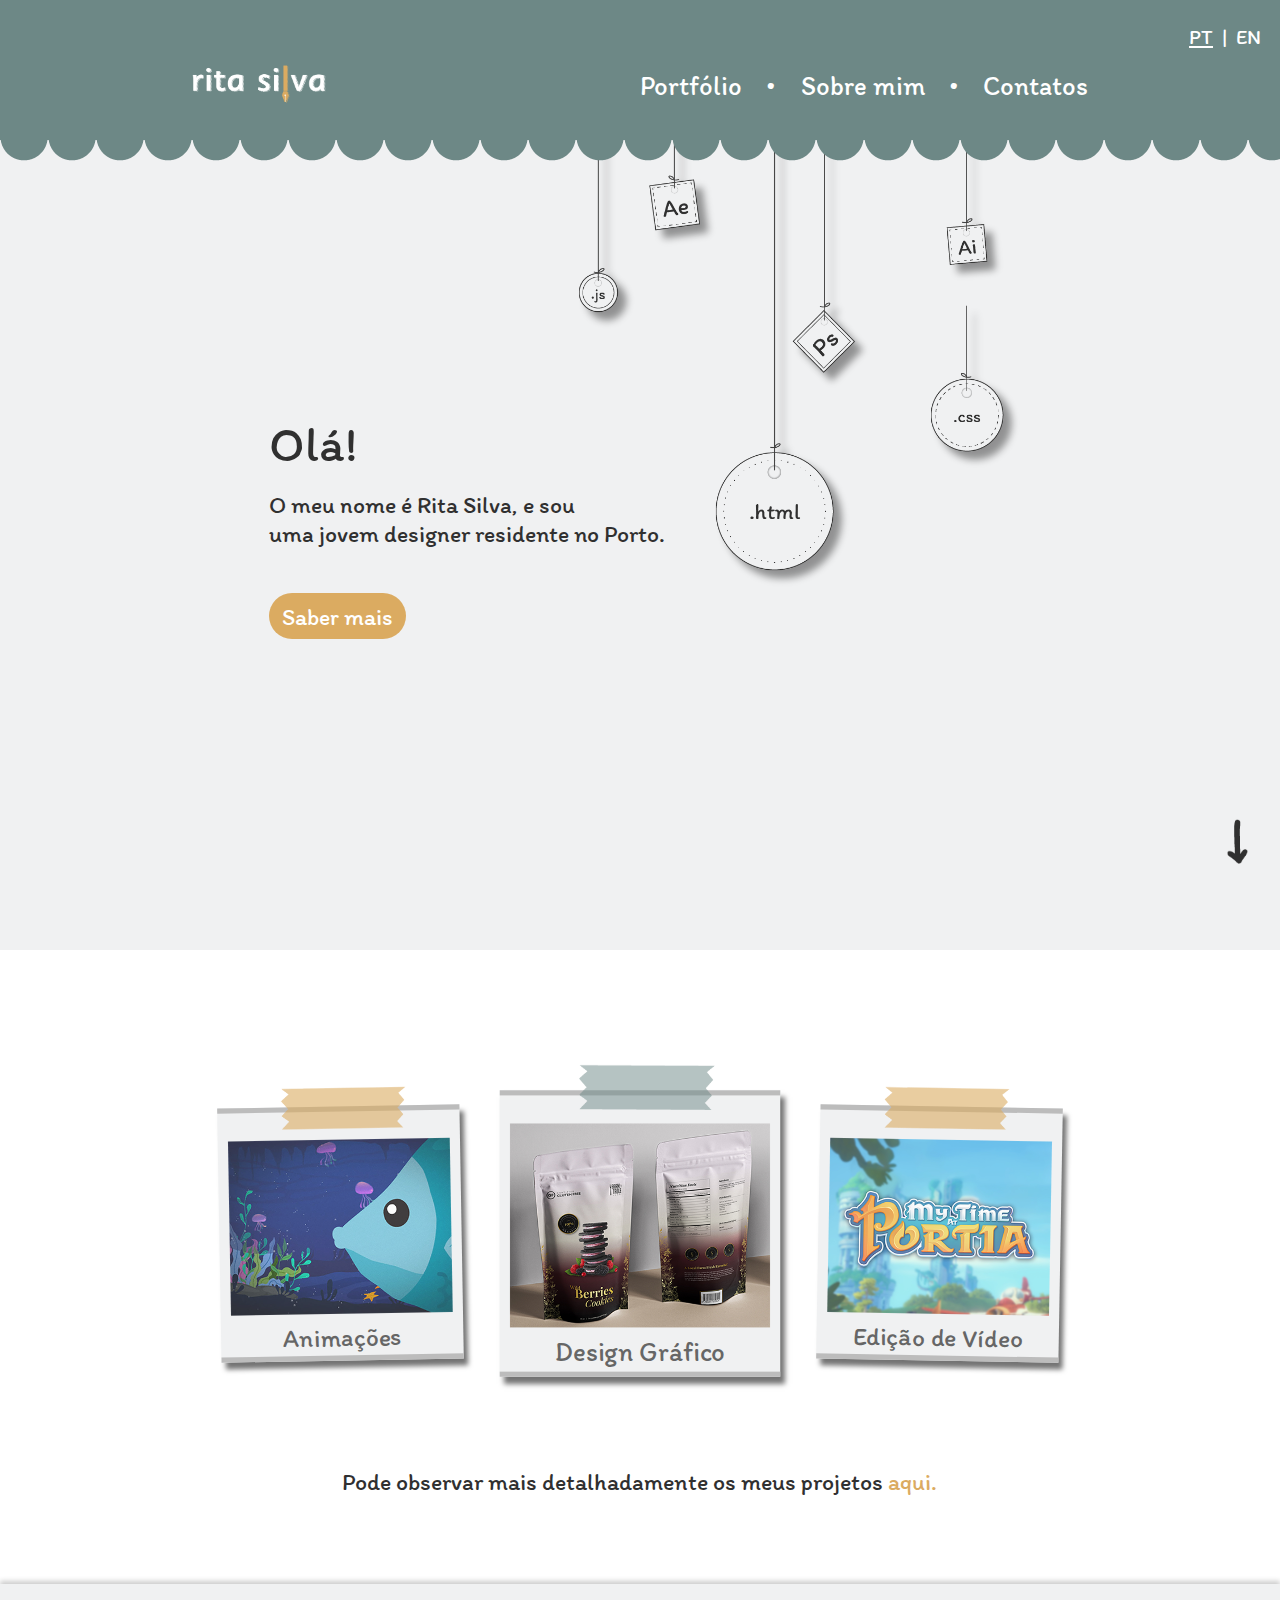
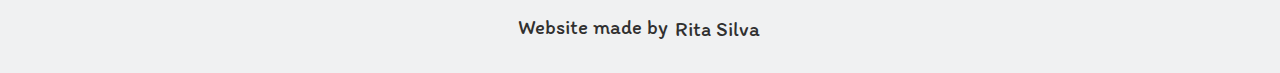
==== commit 2ae0611b: "Deploy latest changes" ====
--- a/index.html
+++ b/index.html
@@ -15,7 +15,7 @@
 			<span class="lang-en" id="lang-en-index" onclick="changeToEN()">EN</span>
 		</div>
 		<div class="header-wrapper">
-			<div class="home-header" onclick="changeToPage('index');"><img src="images/logo-alt3.png"></div>
+			<div class="home-header" onclick="changeToPage('index');"><img src="images/logo-alt2.png"></div>
 			<ul>
 				<li><a onclick="changeToPage('portfolio');" id="portfolio-header-index"></a></li>
 				<li>•</li>
